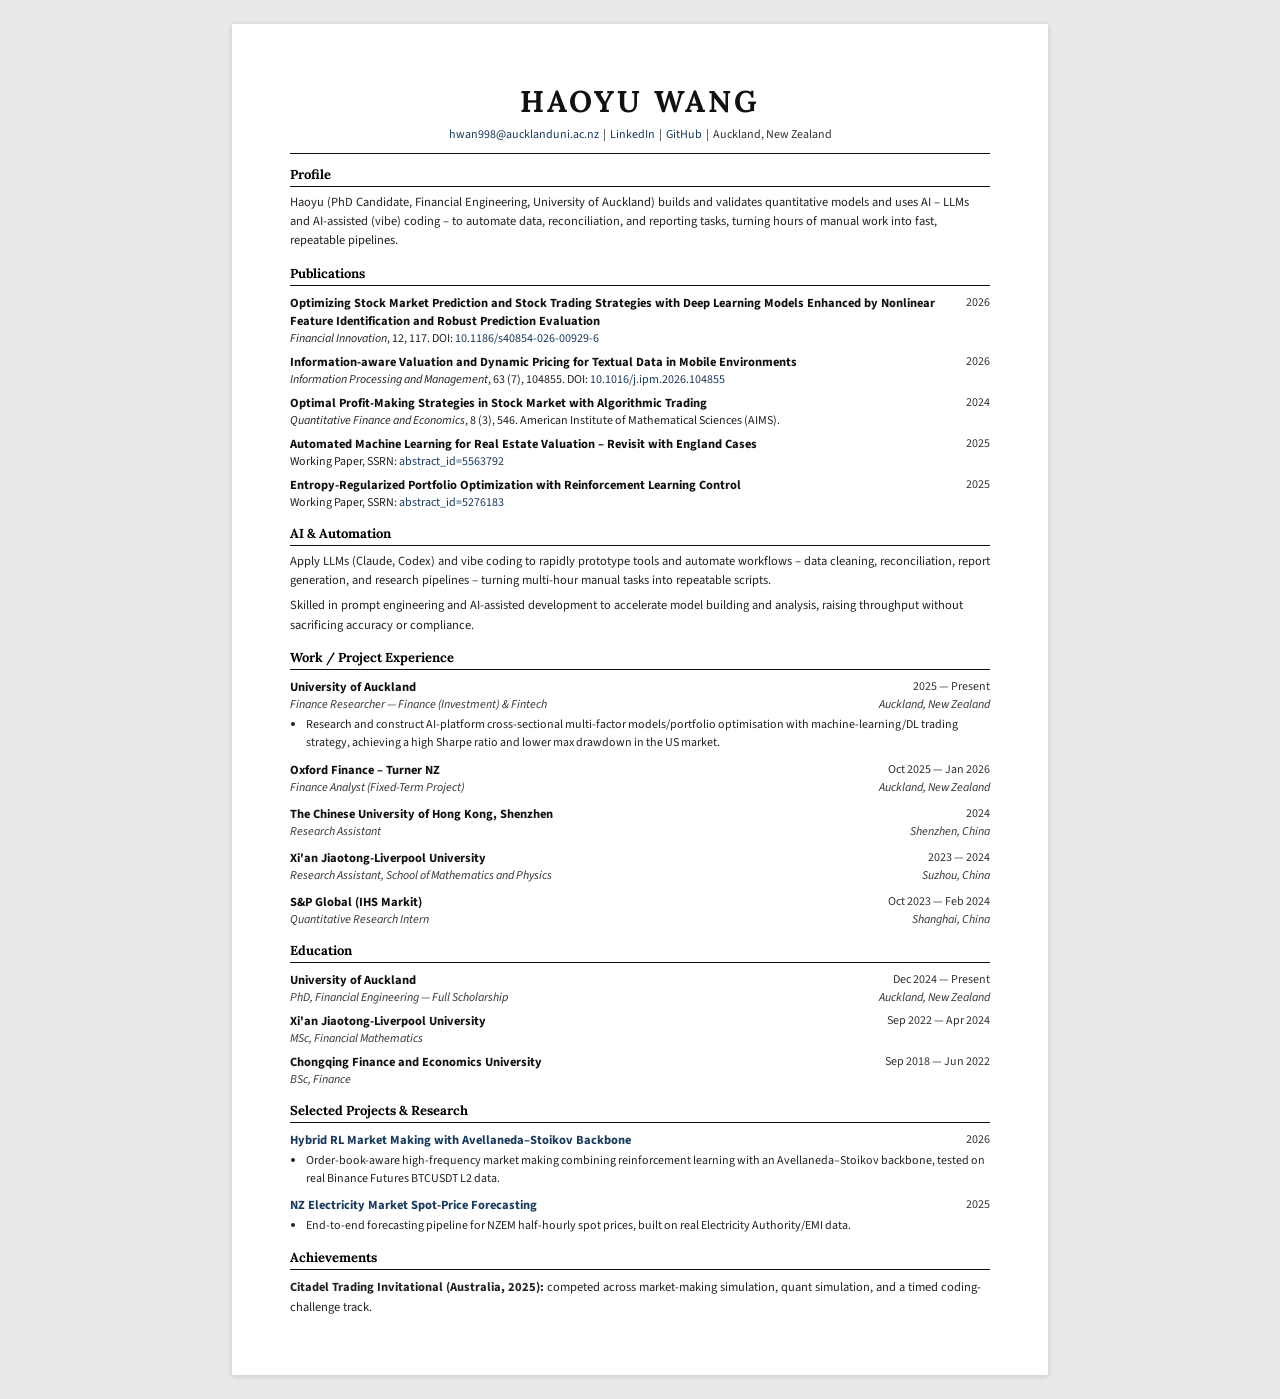
==== cv.html @ 8ad9fdc4 "Add files via upload" ====
<!DOCTYPE html>
<html lang="en">
<head>
<meta charset="UTF-8">
<meta name="viewport" content="width=device-width, initial-scale=1.0">
<title>Haoyu Wang — CV</title>
<link href="https://fonts.googleapis.com/css2?family=Lora:ital,wght@0,400;0,600;1,400&family=Source+Sans+3:wght@300;400;600;700&display=swap" rel="stylesheet">
<style>
  *, *::before, *::after { box-sizing: border-box; }
  body { margin: 0; background: #e9e9e9; font-family: 'Source Sans 3', sans-serif; }
  a { color: #1a3a5c; text-decoration: none; }
  a:hover { text-decoration: underline; }
  .sheet { max-width: 8.5in; min-height: 11in; margin: 24px auto; background: #fff; padding: 0.6in; box-shadow: 0 1px 6px rgba(0,0,0,0.15); }
  @page { size: letter; margin: 0; }
  @media print {
    body { background: #fff; }
    .sheet { box-shadow: none; margin: 0; max-width: none; min-height: 0; }
  }

</style>
</head>
<body>
<div class="sheet">


  <div style="text-align:center;margin-bottom:10px">
    <div style="font-family:Georgia,'Lora',serif;font-size:30px;font-weight:700;letter-spacing:3px;color:#111">HAOYU WANG</div>
    <div style="font-family:'Source Sans 3',sans-serif;font-size:12px;color:#333;margin-top:6px">
      <a href="mailto:hwan998@aucklanduni.ac.nz">hwan998@aucklanduni.ac.nz</a>
      &nbsp;|&nbsp;
      <a href="https://www.linkedin.com/in/haoyu-wang-05a224350" target="_blank">LinkedIn</a>
      &nbsp;|&nbsp;
      <a href="https://github.com/Haoyu-tech" target="_blank">GitHub</a>
      &nbsp;|&nbsp;
      Auckland, New Zealand
    </div>
  </div>

  <div style="border-top:1.5px solid #111;margin-bottom:12px"></div>

  <section style="margin-bottom:14px">
    <div style="font-family:Georgia,'Lora',serif;font-weight:700;font-size:13px;border-bottom:1px solid #111;padding-bottom:3px;margin-bottom:6px">Profile</div>
    <p style="font-family:'Source Sans 3',sans-serif;font-size:12.5px;color:#222;line-height:1.55;margin:0">
      Haoyu (PhD Candidate, Financial Engineering, University of Auckland) builds and validates quantitative models and uses AI &ndash; LLMs and AI-assisted (vibe) coding &ndash; to automate data, reconciliation, and reporting tasks, turning hours of manual work into fast, repeatable pipelines.
    </p>
  </section>

  <section style="margin-bottom:14px">
    <div style="font-family:Georgia,'Lora',serif;font-weight:700;font-size:13px;border-bottom:1px solid #111;padding-bottom:3px;margin-bottom:8px">Publications</div>

    <div style="margin-bottom:6px">
      <div style="display:flex;justify-content:space-between;font-family:'Source Sans 3',sans-serif"><strong style="font-size:12.5px;color:#111">Optimizing Stock Market Prediction and Stock Trading Strategies with Deep Learning Models Enhanced by Nonlinear Feature Identification and Robust Prediction Evaluation</strong><span style="font-size:12px;color:#333;white-space:nowrap;padding-left:8px">2026</span></div>
      <div style="font-family:'Source Sans 3',sans-serif;font-size:12px;color:#222"><em>Financial Innovation</em>, 12, 117. DOI: <a href="https://doi.org/10.1186/s40854-026-00929-6" target="_blank">10.1186/s40854-026-00929-6</a></div>
    </div>

    <div style="margin-bottom:6px">
      <div style="display:flex;justify-content:space-between;font-family:'Source Sans 3',sans-serif"><strong style="font-size:12.5px;color:#111">Information-aware Valuation and Dynamic Pricing for Textual Data in Mobile Environments</strong><span style="font-size:12px;color:#333;white-space:nowrap;padding-left:8px">2026</span></div>
      <div style="font-family:'Source Sans 3',sans-serif;font-size:12px;color:#222"><em>Information Processing and Management</em>, 63 (7), 104855. DOI: <a href="https://doi.org/10.1016/j.ipm.2026.104855" target="_blank">10.1016/j.ipm.2026.104855</a></div>
    </div>

    <div style="margin-bottom:6px">
      <div style="display:flex;justify-content:space-between;font-family:'Source Sans 3',sans-serif"><strong style="font-size:12.5px;color:#111">Optimal Profit-Making Strategies in Stock Market with Algorithmic Trading</strong><span style="font-size:12px;color:#333;white-space:nowrap;padding-left:8px">2024</span></div>
      <div style="font-family:'Source Sans 3',sans-serif;font-size:12px;color:#222"><em>Quantitative Finance and Economics</em>, 8 (3), 546. American Institute of Mathematical Sciences (AIMS).</div>
    </div>

    <div style="margin-bottom:6px">
      <div style="display:flex;justify-content:space-between;font-family:'Source Sans 3',sans-serif"><strong style="font-size:12.5px;color:#111">Automated Machine Learning for Real Estate Valuation &ndash; Revisit with England Cases</strong><span style="font-size:12px;color:#333;white-space:nowrap;padding-left:8px">2025</span></div>
      <div style="font-family:'Source Sans 3',sans-serif;font-size:12px;color:#222">Working Paper, SSRN: <a href="https://papers.ssrn.com/sol3/papers.cfm?abstract_id=5563792" target="_blank">abstract_id=5563792</a></div>
    </div>

    <div>
      <div style="display:flex;justify-content:space-between;font-family:'Source Sans 3',sans-serif"><strong style="font-size:12.5px;color:#111">Entropy-Regularized Portfolio Optimization with Reinforcement Learning Control</strong><span style="font-size:12px;color:#333;white-space:nowrap;padding-left:8px">2025</span></div>
      <div style="font-family:'Source Sans 3',sans-serif;font-size:12px;color:#222">Working Paper, SSRN: <a href="https://papers.ssrn.com/sol3/papers.cfm?abstract_id=5276183" target="_blank">abstract_id=5276183</a></div>
    </div>
  </section>

  <section style="margin-bottom:14px">
    <div style="font-family:Georgia,'Lora',serif;font-weight:700;font-size:13px;border-bottom:1px solid #111;padding-bottom:3px;margin-bottom:6px">AI &amp; Automation</div>
    <p style="font-family:'Source Sans 3',sans-serif;font-size:12.5px;color:#222;line-height:1.55;margin:0 0 6px 0">
      Apply LLMs (Claude, Codex) and vibe coding to rapidly prototype tools and automate workflows &ndash; data cleaning, reconciliation, report generation, and research pipelines &ndash; turning multi-hour manual tasks into repeatable scripts.
    </p>
    <p style="font-family:'Source Sans 3',sans-serif;font-size:12.5px;color:#222;line-height:1.55;margin:0">
      Skilled in prompt engineering and AI-assisted development to accelerate model building and analysis, raising throughput without sacrificing accuracy or compliance.
    </p>
  </section>

  <section style="margin-bottom:14px">
    <div style="font-family:Georgia,'Lora',serif;font-weight:700;font-size:13px;border-bottom:1px solid #111;padding-bottom:3px;margin-bottom:8px">Work / Project Experience</div>

    <div style="margin-bottom:9px">
      <div style="display:flex;justify-content:space-between;font-family:'Source Sans 3',sans-serif"><strong style="font-size:12.5px;color:#111">University of Auckland</strong><span style="font-size:12px;color:#333">2025 &mdash; Present</span></div>
      <div style="display:flex;justify-content:space-between;font-family:'Source Sans 3',sans-serif;font-style:italic;font-size:12px;color:#333"><span>Finance Researcher &mdash; Finance (Investment) &amp; Fintech</span><span>Auckland, New Zealand</span></div>
      <ul style="margin:3px 0 0 16px;padding:0;font-family:'Source Sans 3',sans-serif;font-size:12px;color:#222;line-height:1.5">
        <li>Research and construct AI-platform cross-sectional multi-factor models/portfolio optimisation with machine-learning/DL trading strategy, achieving a high Sharpe ratio and lower max drawdown in the US market.</li>
      </ul>
    </div>

    <div style="margin-bottom:9px">
      <div style="display:flex;justify-content:space-between;font-family:'Source Sans 3',sans-serif"><strong style="font-size:12.5px;color:#111">Oxford Finance &ndash; Turner NZ</strong><span style="font-size:12px;color:#333">Oct 2025 &mdash; Jan 2026</span></div>
      <div style="display:flex;justify-content:space-between;font-family:'Source Sans 3',sans-serif;font-style:italic;font-size:12px;color:#333"><span>Finance Analyst (Fixed-Term Project)</span><span>Auckland, New Zealand</span></div>
    </div>

    <div style="margin-bottom:9px">
      <div style="display:flex;justify-content:space-between;font-family:'Source Sans 3',sans-serif"><strong style="font-size:12.5px;color:#111">The Chinese University of Hong Kong, Shenzhen</strong><span style="font-size:12px;color:#333">2024</span></div>
      <div style="display:flex;justify-content:space-between;font-family:'Source Sans 3',sans-serif;font-style:italic;font-size:12px;color:#333"><span>Research Assistant</span><span>Shenzhen, China</span></div>
    </div>

    <div style="margin-bottom:9px">
      <div style="display:flex;justify-content:space-between;font-family:'Source Sans 3',sans-serif"><strong style="font-size:12.5px;color:#111">Xi'an Jiaotong-Liverpool University</strong><span style="font-size:12px;color:#333">2023 &mdash; 2024</span></div>
      <div style="display:flex;justify-content:space-between;font-family:'Source Sans 3',sans-serif;font-style:italic;font-size:12px;color:#333"><span>Research Assistant, School of Mathematics and Physics</span><span>Suzhou, China</span></div>
    </div>

    <div>
      <div style="display:flex;justify-content:space-between;font-family:'Source Sans 3',sans-serif"><strong style="font-size:12.5px;color:#111">S&amp;P Global (IHS Markit)</strong><span style="font-size:12px;color:#333">Oct 2023 &mdash; Feb 2024</span></div>
      <div style="display:flex;justify-content:space-between;font-family:'Source Sans 3',sans-serif;font-style:italic;font-size:12px;color:#333"><span>Quantitative Research Intern</span><span>Shanghai, China</span></div>
    </div>
  </section>

  <section style="margin-bottom:14px">
    <div style="font-family:Georgia,'Lora',serif;font-weight:700;font-size:13px;border-bottom:1px solid #111;padding-bottom:3px;margin-bottom:8px">Education</div>

    <div style="margin-bottom:6px">
      <div style="display:flex;justify-content:space-between;font-family:'Source Sans 3',sans-serif"><strong style="font-size:12.5px;color:#111">University of Auckland</strong><span style="font-size:12px;color:#333">Dec 2024 &mdash; Present</span></div>
      <div style="display:flex;justify-content:space-between;font-family:'Source Sans 3',sans-serif;font-style:italic;font-size:12px;color:#333"><span>PhD, Financial Engineering &mdash; Full Scholarship</span><span>Auckland, New Zealand</span></div>
    </div>

    <div style="margin-bottom:6px">
      <div style="display:flex;justify-content:space-between;font-family:'Source Sans 3',sans-serif"><strong style="font-size:12.5px;color:#111">Xi'an Jiaotong-Liverpool University</strong><span style="font-size:12px;color:#333">Sep 2022 &mdash; Apr 2024</span></div>
      <div style="font-family:'Source Sans 3',sans-serif;font-style:italic;font-size:12px;color:#333">MSc, Financial Mathematics</div>
    </div>

    <div>
      <div style="display:flex;justify-content:space-between;font-family:'Source Sans 3',sans-serif"><strong style="font-size:12.5px;color:#111">Chongqing Finance and Economics University</strong><span style="font-size:12px;color:#333">Sep 2018 &mdash; Jun 2022</span></div>
      <div style="font-family:'Source Sans 3',sans-serif;font-style:italic;font-size:12px;color:#333">BSc, Finance</div>
    </div>
  </section>

  <section style="margin-bottom:14px">
    <div style="font-family:Georgia,'Lora',serif;font-weight:700;font-size:13px;border-bottom:1px solid #111;padding-bottom:3px;margin-bottom:8px">Selected Projects &amp; Research</div>

    <div style="margin-bottom:8px">
      <div style="display:flex;justify-content:space-between;font-family:'Source Sans 3',sans-serif"><strong style="font-size:12.5px;color:#111"><a href="https://github.com/Haoyu-tech/Hybrid-Reinforcement-Learning-with-an-Avellaneda--Stoikov-Backbone" target="_blank">Hybrid RL Market Making with Avellaneda&ndash;Stoikov Backbone</a></strong><span style="font-size:12px;color:#333">2026</span></div>
      <ul style="margin:3px 0 0 16px;padding:0;font-family:'Source Sans 3',sans-serif;font-size:12px;color:#222;line-height:1.5">
        <li>Order-book-aware high-frequency market making combining reinforcement learning with an Avellaneda&ndash;Stoikov backbone, tested on real Binance Futures BTCUSDT L2 data.</li>
      </ul>
    </div>

    <div>
      <div style="display:flex;justify-content:space-between;font-family:'Source Sans 3',sans-serif"><strong style="font-size:12.5px;color:#111"><a href="https://github.com/Haoyu-tech/NZ-Energy-Pricing-Forecasting" target="_blank">NZ Electricity Market Spot-Price Forecasting</a></strong><span style="font-size:12px;color:#333">2025</span></div>
      <ul style="margin:3px 0 0 16px;padding:0;font-family:'Source Sans 3',sans-serif;font-size:12px;color:#222;line-height:1.5">
        <li>End-to-end forecasting pipeline for NZEM half-hourly spot prices, built on real Electricity Authority/EMI data.</li>
      </ul>
    </div>
  </section>

  <section>
    <div style="font-family:Georgia,'Lora',serif;font-weight:700;font-size:13px;border-bottom:1px solid #111;padding-bottom:3px;margin-bottom:8px">Achievements</div>
    <p style="font-family:'Source Sans 3',sans-serif;font-size:12.5px;color:#222;line-height:1.55;margin:0">
      <strong>Citadel Trading Invitational (Australia, 2025):</strong> competed across market-making simulation, quant simulation, and a timed coding-challenge track.
    </p>
  </section>


</div>
</body>
</html>
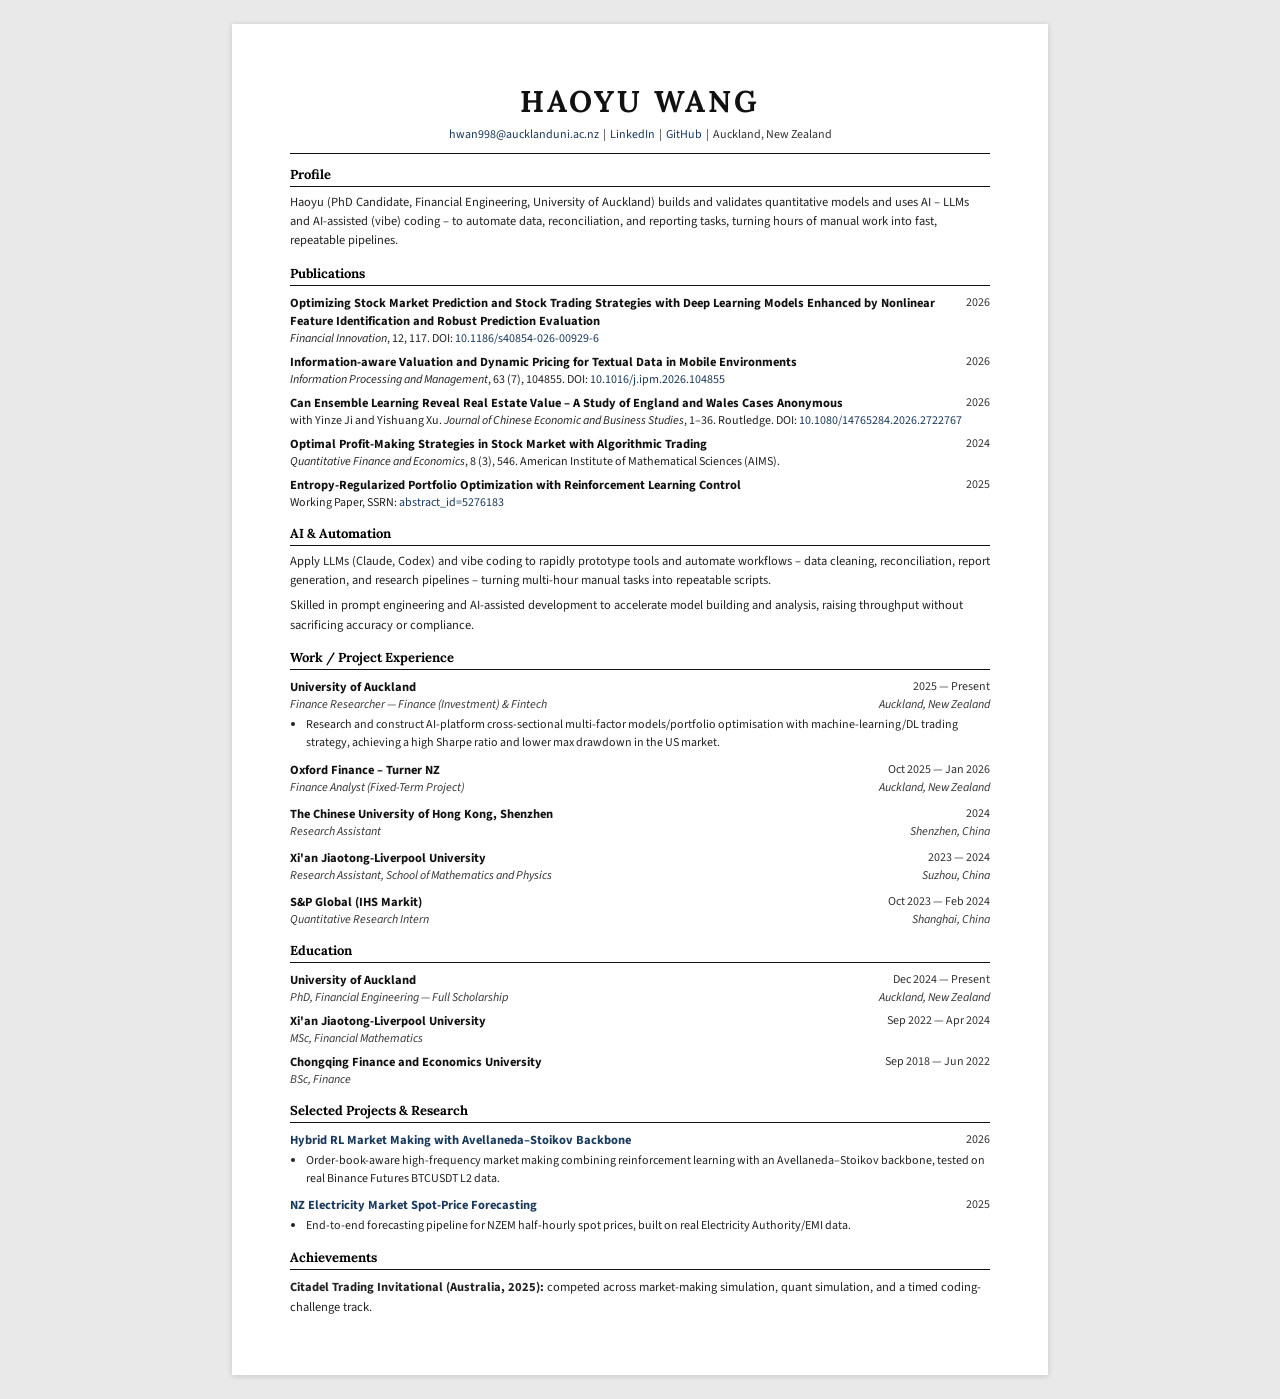
==== commit 50523e94: "Update real estate paper: now published in JCEBS (2026)" ====
--- a/cv.html
+++ b/cv.html
@@ -59,13 +59,13 @@
     </div>
 
     <div style="margin-bottom:6px">
-      <div style="display:flex;justify-content:space-between;font-family:'Source Sans 3',sans-serif"><strong style="font-size:12.5px;color:#111">Optimal Profit-Making Strategies in Stock Market with Algorithmic Trading</strong><span style="font-size:12px;color:#333;white-space:nowrap;padding-left:8px">2024</span></div>
-      <div style="font-family:'Source Sans 3',sans-serif;font-size:12px;color:#222"><em>Quantitative Finance and Economics</em>, 8 (3), 546. American Institute of Mathematical Sciences (AIMS).</div>
+      <div style="display:flex;justify-content:space-between;font-family:'Source Sans 3',sans-serif"><strong style="font-size:12.5px;color:#111">Can Ensemble Learning Reveal Real Estate Value – A Study of England and Wales Cases Anonymous</strong><span style="font-size:12px;color:#333;white-space:nowrap;padding-left:8px">2026</span></div>
+      <div style="font-family:'Source Sans 3',sans-serif;font-size:12px;color:#222">with Yinze Ji and Yishuang Xu. <em>Journal of Chinese Economic and Business Studies</em>, 1&ndash;36. Routledge. DOI: <a href="https://doi.org/10.1080/14765284.2026.2722767" target="_blank">10.1080/14765284.2026.2722767</a></div>
     </div>
 
     <div style="margin-bottom:6px">
-      <div style="display:flex;justify-content:space-between;font-family:'Source Sans 3',sans-serif"><strong style="font-size:12.5px;color:#111">Automated Machine Learning for Real Estate Valuation &ndash; Revisit with England Cases</strong><span style="font-size:12px;color:#333;white-space:nowrap;padding-left:8px">2025</span></div>
-      <div style="font-family:'Source Sans 3',sans-serif;font-size:12px;color:#222">Working Paper, SSRN: <a href="https://papers.ssrn.com/sol3/papers.cfm?abstract_id=5563792" target="_blank">abstract_id=5563792</a></div>
+      <div style="display:flex;justify-content:space-between;font-family:'Source Sans 3',sans-serif"><strong style="font-size:12.5px;color:#111">Optimal Profit-Making Strategies in Stock Market with Algorithmic Trading</strong><span style="font-size:12px;color:#333;white-space:nowrap;padding-left:8px">2024</span></div>
+      <div style="font-family:'Source Sans 3',sans-serif;font-size:12px;color:#222"><em>Quantitative Finance and Economics</em>, 8 (3), 546. American Institute of Mathematical Sciences (AIMS).</div>
     </div>
 
     <div>
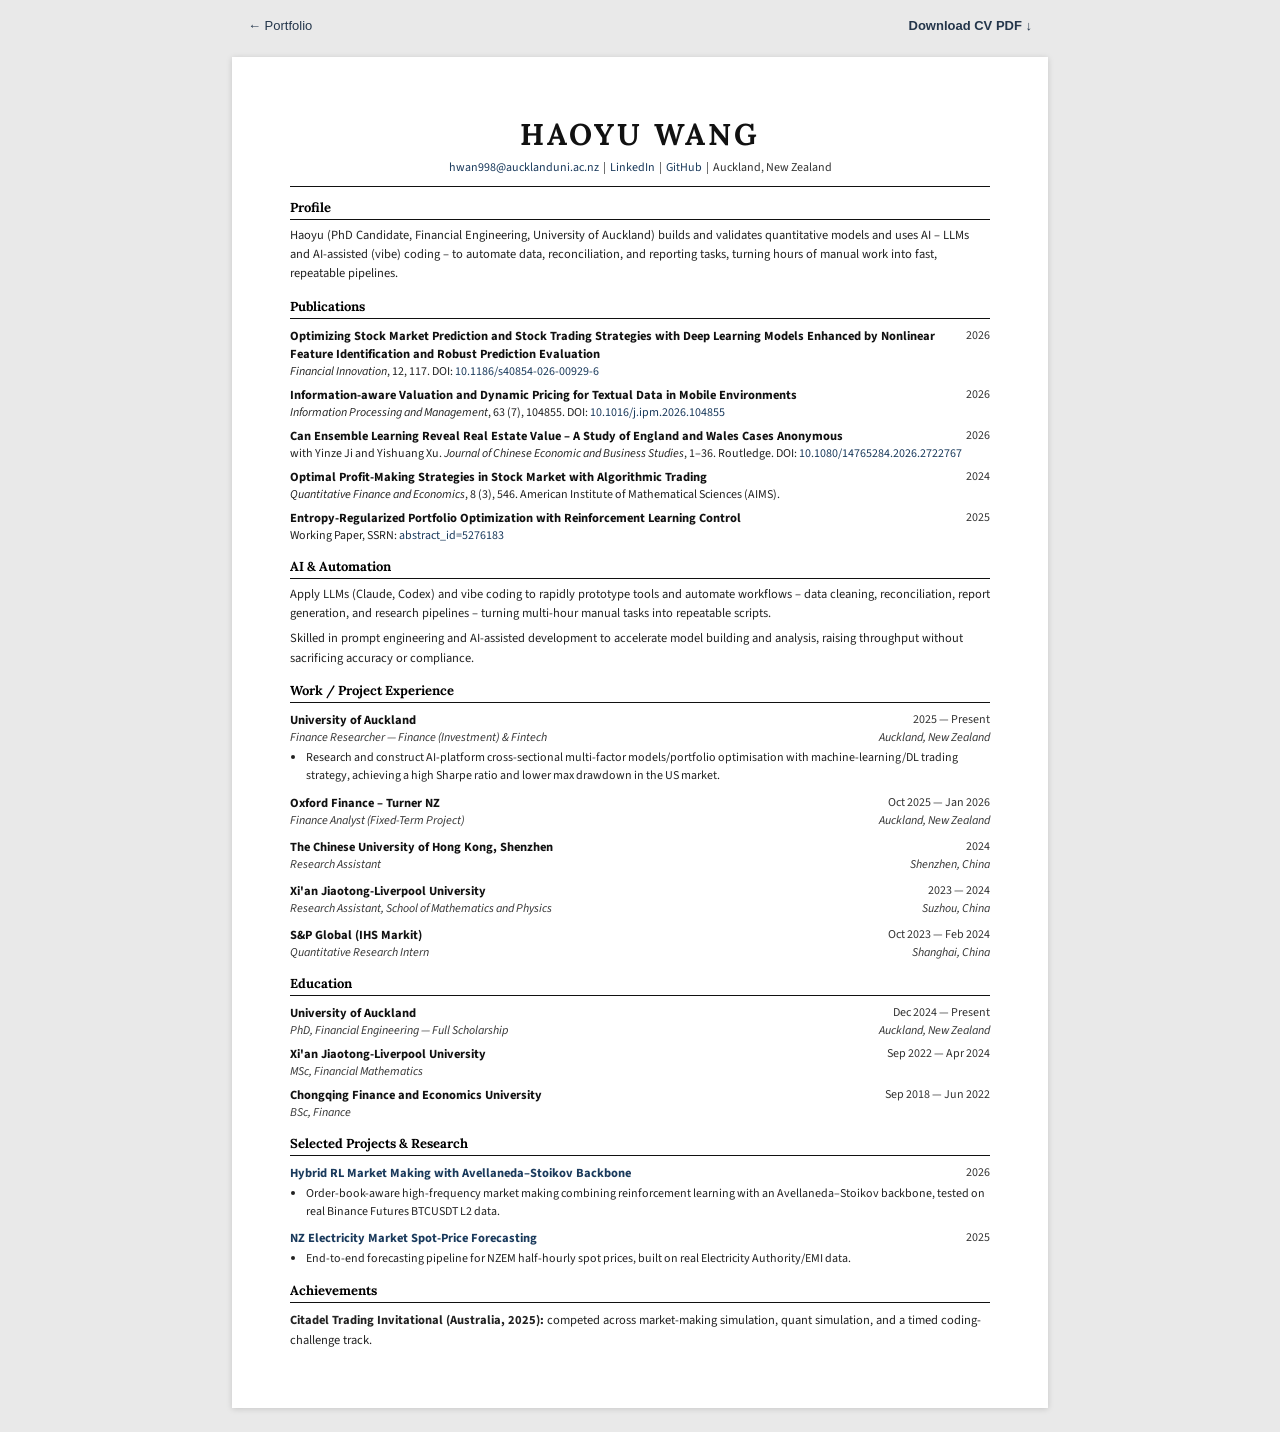
==== commit e1118a79: "design: add constellation background and FactorForge feature; publish classic CV PDF" ====
--- a/cv.html
+++ b/cv.html
@@ -1,166 +1,171 @@
-<!DOCTYPE html>
-<html lang="en">
-<head>
-<meta charset="UTF-8">
-<meta name="viewport" content="width=device-width, initial-scale=1.0">
-<title>Haoyu Wang — CV</title>
-<link href="https://fonts.googleapis.com/css2?family=Lora:ital,wght@0,400;0,600;1,400&family=Source+Sans+3:wght@300;400;600;700&display=swap" rel="stylesheet">
-<style>
-  *, *::before, *::after { box-sizing: border-box; }
-  body { margin: 0; background: #e9e9e9; font-family: 'Source Sans 3', sans-serif; }
-  a { color: #1a3a5c; text-decoration: none; }
-  a:hover { text-decoration: underline; }
-  .sheet { max-width: 8.5in; min-height: 11in; margin: 24px auto; background: #fff; padding: 0.6in; box-shadow: 0 1px 6px rgba(0,0,0,0.15); }
-  @page { size: letter; margin: 0; }
-  @media print {
-    body { background: #fff; }
-    .sheet { box-shadow: none; margin: 0; max-width: none; min-height: 0; }
-  }
-
-</style>
-</head>
-<body>
-<div class="sheet">
-
-
-  <div style="text-align:center;margin-bottom:10px">
-    <div style="font-family:Georgia,'Lora',serif;font-size:30px;font-weight:700;letter-spacing:3px;color:#111">HAOYU WANG</div>
-    <div style="font-family:'Source Sans 3',sans-serif;font-size:12px;color:#333;margin-top:6px">
-      <a href="mailto:hwan998@aucklanduni.ac.nz">hwan998@aucklanduni.ac.nz</a>
-      &nbsp;|&nbsp;
-      <a href="https://www.linkedin.com/in/haoyu-wang-05a224350" target="_blank">LinkedIn</a>
-      &nbsp;|&nbsp;
-      <a href="https://github.com/Haoyu-tech" target="_blank">GitHub</a>
-      &nbsp;|&nbsp;
-      Auckland, New Zealand
-    </div>
-  </div>
-
-  <div style="border-top:1.5px solid #111;margin-bottom:12px"></div>
-
-  <section style="margin-bottom:14px">
-    <div style="font-family:Georgia,'Lora',serif;font-weight:700;font-size:13px;border-bottom:1px solid #111;padding-bottom:3px;margin-bottom:6px">Profile</div>
-    <p style="font-family:'Source Sans 3',sans-serif;font-size:12.5px;color:#222;line-height:1.55;margin:0">
-      Haoyu (PhD Candidate, Financial Engineering, University of Auckland) builds and validates quantitative models and uses AI &ndash; LLMs and AI-assisted (vibe) coding &ndash; to automate data, reconciliation, and reporting tasks, turning hours of manual work into fast, repeatable pipelines.
-    </p>
-  </section>
-
-  <section style="margin-bottom:14px">
-    <div style="font-family:Georgia,'Lora',serif;font-weight:700;font-size:13px;border-bottom:1px solid #111;padding-bottom:3px;margin-bottom:8px">Publications</div>
-
-    <div style="margin-bottom:6px">
-      <div style="display:flex;justify-content:space-between;font-family:'Source Sans 3',sans-serif"><strong style="font-size:12.5px;color:#111">Optimizing Stock Market Prediction and Stock Trading Strategies with Deep Learning Models Enhanced by Nonlinear Feature Identification and Robust Prediction Evaluation</strong><span style="font-size:12px;color:#333;white-space:nowrap;padding-left:8px">2026</span></div>
-      <div style="font-family:'Source Sans 3',sans-serif;font-size:12px;color:#222"><em>Financial Innovation</em>, 12, 117. DOI: <a href="https://doi.org/10.1186/s40854-026-00929-6" target="_blank">10.1186/s40854-026-00929-6</a></div>
-    </div>
-
-    <div style="margin-bottom:6px">
-      <div style="display:flex;justify-content:space-between;font-family:'Source Sans 3',sans-serif"><strong style="font-size:12.5px;color:#111">Information-aware Valuation and Dynamic Pricing for Textual Data in Mobile Environments</strong><span style="font-size:12px;color:#333;white-space:nowrap;padding-left:8px">2026</span></div>
-      <div style="font-family:'Source Sans 3',sans-serif;font-size:12px;color:#222"><em>Information Processing and Management</em>, 63 (7), 104855. DOI: <a href="https://doi.org/10.1016/j.ipm.2026.104855" target="_blank">10.1016/j.ipm.2026.104855</a></div>
-    </div>
-
-    <div style="margin-bottom:6px">
-      <div style="display:flex;justify-content:space-between;font-family:'Source Sans 3',sans-serif"><strong style="font-size:12.5px;color:#111">Can Ensemble Learning Reveal Real Estate Value – A Study of England and Wales Cases Anonymous</strong><span style="font-size:12px;color:#333;white-space:nowrap;padding-left:8px">2026</span></div>
-      <div style="font-family:'Source Sans 3',sans-serif;font-size:12px;color:#222">with Yinze Ji and Yishuang Xu. <em>Journal of Chinese Economic and Business Studies</em>, 1&ndash;36. Routledge. DOI: <a href="https://doi.org/10.1080/14765284.2026.2722767" target="_blank">10.1080/14765284.2026.2722767</a></div>
-    </div>
-
-    <div style="margin-bottom:6px">
-      <div style="display:flex;justify-content:space-between;font-family:'Source Sans 3',sans-serif"><strong style="font-size:12.5px;color:#111">Optimal Profit-Making Strategies in Stock Market with Algorithmic Trading</strong><span style="font-size:12px;color:#333;white-space:nowrap;padding-left:8px">2024</span></div>
-      <div style="font-family:'Source Sans 3',sans-serif;font-size:12px;color:#222"><em>Quantitative Finance and Economics</em>, 8 (3), 546. American Institute of Mathematical Sciences (AIMS).</div>
-    </div>
-
-    <div>
-      <div style="display:flex;justify-content:space-between;font-family:'Source Sans 3',sans-serif"><strong style="font-size:12.5px;color:#111">Entropy-Regularized Portfolio Optimization with Reinforcement Learning Control</strong><span style="font-size:12px;color:#333;white-space:nowrap;padding-left:8px">2025</span></div>
-      <div style="font-family:'Source Sans 3',sans-serif;font-size:12px;color:#222">Working Paper, SSRN: <a href="https://papers.ssrn.com/sol3/papers.cfm?abstract_id=5276183" target="_blank">abstract_id=5276183</a></div>
-    </div>
-  </section>
-
-  <section style="margin-bottom:14px">
-    <div style="font-family:Georgia,'Lora',serif;font-weight:700;font-size:13px;border-bottom:1px solid #111;padding-bottom:3px;margin-bottom:6px">AI &amp; Automation</div>
-    <p style="font-family:'Source Sans 3',sans-serif;font-size:12.5px;color:#222;line-height:1.55;margin:0 0 6px 0">
-      Apply LLMs (Claude, Codex) and vibe coding to rapidly prototype tools and automate workflows &ndash; data cleaning, reconciliation, report generation, and research pipelines &ndash; turning multi-hour manual tasks into repeatable scripts.
-    </p>
-    <p style="font-family:'Source Sans 3',sans-serif;font-size:12.5px;color:#222;line-height:1.55;margin:0">
-      Skilled in prompt engineering and AI-assisted development to accelerate model building and analysis, raising throughput without sacrificing accuracy or compliance.
-    </p>
-  </section>
-
-  <section style="margin-bottom:14px">
-    <div style="font-family:Georgia,'Lora',serif;font-weight:700;font-size:13px;border-bottom:1px solid #111;padding-bottom:3px;margin-bottom:8px">Work / Project Experience</div>
-
-    <div style="margin-bottom:9px">
-      <div style="display:flex;justify-content:space-between;font-family:'Source Sans 3',sans-serif"><strong style="font-size:12.5px;color:#111">University of Auckland</strong><span style="font-size:12px;color:#333">2025 &mdash; Present</span></div>
-      <div style="display:flex;justify-content:space-between;font-family:'Source Sans 3',sans-serif;font-style:italic;font-size:12px;color:#333"><span>Finance Researcher &mdash; Finance (Investment) &amp; Fintech</span><span>Auckland, New Zealand</span></div>
-      <ul style="margin:3px 0 0 16px;padding:0;font-family:'Source Sans 3',sans-serif;font-size:12px;color:#222;line-height:1.5">
-        <li>Research and construct AI-platform cross-sectional multi-factor models/portfolio optimisation with machine-learning/DL trading strategy, achieving a high Sharpe ratio and lower max drawdown in the US market.</li>
-      </ul>
-    </div>
-
-    <div style="margin-bottom:9px">
-      <div style="display:flex;justify-content:space-between;font-family:'Source Sans 3',sans-serif"><strong style="font-size:12.5px;color:#111">Oxford Finance &ndash; Turner NZ</strong><span style="font-size:12px;color:#333">Oct 2025 &mdash; Jan 2026</span></div>
-      <div style="display:flex;justify-content:space-between;font-family:'Source Sans 3',sans-serif;font-style:italic;font-size:12px;color:#333"><span>Finance Analyst (Fixed-Term Project)</span><span>Auckland, New Zealand</span></div>
-    </div>
-
-    <div style="margin-bottom:9px">
-      <div style="display:flex;justify-content:space-between;font-family:'Source Sans 3',sans-serif"><strong style="font-size:12.5px;color:#111">The Chinese University of Hong Kong, Shenzhen</strong><span style="font-size:12px;color:#333">2024</span></div>
-      <div style="display:flex;justify-content:space-between;font-family:'Source Sans 3',sans-serif;font-style:italic;font-size:12px;color:#333"><span>Research Assistant</span><span>Shenzhen, China</span></div>
-    </div>
-
-    <div style="margin-bottom:9px">
-      <div style="display:flex;justify-content:space-between;font-family:'Source Sans 3',sans-serif"><strong style="font-size:12.5px;color:#111">Xi'an Jiaotong-Liverpool University</strong><span style="font-size:12px;color:#333">2023 &mdash; 2024</span></div>
-      <div style="display:flex;justify-content:space-between;font-family:'Source Sans 3',sans-serif;font-style:italic;font-size:12px;color:#333"><span>Research Assistant, School of Mathematics and Physics</span><span>Suzhou, China</span></div>
-    </div>
-
-    <div>
-      <div style="display:flex;justify-content:space-between;font-family:'Source Sans 3',sans-serif"><strong style="font-size:12.5px;color:#111">S&amp;P Global (IHS Markit)</strong><span style="font-size:12px;color:#333">Oct 2023 &mdash; Feb 2024</span></div>
-      <div style="display:flex;justify-content:space-between;font-family:'Source Sans 3',sans-serif;font-style:italic;font-size:12px;color:#333"><span>Quantitative Research Intern</span><span>Shanghai, China</span></div>
-    </div>
-  </section>
-
-  <section style="margin-bottom:14px">
-    <div style="font-family:Georgia,'Lora',serif;font-weight:700;font-size:13px;border-bottom:1px solid #111;padding-bottom:3px;margin-bottom:8px">Education</div>
-
-    <div style="margin-bottom:6px">
-      <div style="display:flex;justify-content:space-between;font-family:'Source Sans 3',sans-serif"><strong style="font-size:12.5px;color:#111">University of Auckland</strong><span style="font-size:12px;color:#333">Dec 2024 &mdash; Present</span></div>
-      <div style="display:flex;justify-content:space-between;font-family:'Source Sans 3',sans-serif;font-style:italic;font-size:12px;color:#333"><span>PhD, Financial Engineering &mdash; Full Scholarship</span><span>Auckland, New Zealand</span></div>
-    </div>
-
-    <div style="margin-bottom:6px">
-      <div style="display:flex;justify-content:space-between;font-family:'Source Sans 3',sans-serif"><strong style="font-size:12.5px;color:#111">Xi'an Jiaotong-Liverpool University</strong><span style="font-size:12px;color:#333">Sep 2022 &mdash; Apr 2024</span></div>
-      <div style="font-family:'Source Sans 3',sans-serif;font-style:italic;font-size:12px;color:#333">MSc, Financial Mathematics</div>
-    </div>
-
-    <div>
-      <div style="display:flex;justify-content:space-between;font-family:'Source Sans 3',sans-serif"><strong style="font-size:12.5px;color:#111">Chongqing Finance and Economics University</strong><span style="font-size:12px;color:#333">Sep 2018 &mdash; Jun 2022</span></div>
-      <div style="font-family:'Source Sans 3',sans-serif;font-style:italic;font-size:12px;color:#333">BSc, Finance</div>
-    </div>
-  </section>
-
-  <section style="margin-bottom:14px">
-    <div style="font-family:Georgia,'Lora',serif;font-weight:700;font-size:13px;border-bottom:1px solid #111;padding-bottom:3px;margin-bottom:8px">Selected Projects &amp; Research</div>
-
-    <div style="margin-bottom:8px">
-      <div style="display:flex;justify-content:space-between;font-family:'Source Sans 3',sans-serif"><strong style="font-size:12.5px;color:#111"><a href="https://github.com/Haoyu-tech/Hybrid-Reinforcement-Learning-with-an-Avellaneda--Stoikov-Backbone" target="_blank">Hybrid RL Market Making with Avellaneda&ndash;Stoikov Backbone</a></strong><span style="font-size:12px;color:#333">2026</span></div>
-      <ul style="margin:3px 0 0 16px;padding:0;font-family:'Source Sans 3',sans-serif;font-size:12px;color:#222;line-height:1.5">
-        <li>Order-book-aware high-frequency market making combining reinforcement learning with an Avellaneda&ndash;Stoikov backbone, tested on real Binance Futures BTCUSDT L2 data.</li>
-      </ul>
-    </div>
-
-    <div>
-      <div style="display:flex;justify-content:space-between;font-family:'Source Sans 3',sans-serif"><strong style="font-size:12.5px;color:#111"><a href="https://github.com/Haoyu-tech/NZ-Energy-Pricing-Forecasting" target="_blank">NZ Electricity Market Spot-Price Forecasting</a></strong><span style="font-size:12px;color:#333">2025</span></div>
-      <ul style="margin:3px 0 0 16px;padding:0;font-family:'Source Sans 3',sans-serif;font-size:12px;color:#222;line-height:1.5">
-        <li>End-to-end forecasting pipeline for NZEM half-hourly spot prices, built on real Electricity Authority/EMI data.</li>
-      </ul>
-    </div>
-  </section>
-
-  <section>
-    <div style="font-family:Georgia,'Lora',serif;font-weight:700;font-size:13px;border-bottom:1px solid #111;padding-bottom:3px;margin-bottom:8px">Achievements</div>
-    <p style="font-family:'Source Sans 3',sans-serif;font-size:12.5px;color:#222;line-height:1.55;margin:0">
-      <strong>Citadel Trading Invitational (Australia, 2025):</strong> competed across market-making simulation, quant simulation, and a timed coding-challenge track.
-    </p>
-  </section>
-
-
-</div>
-</body>
-</html>+<!DOCTYPE html>
+<html lang="en">
+<head>
+<meta charset="UTF-8">
+<meta name="viewport" content="width=device-width, initial-scale=1.0">
+<title>Haoyu Wang — CV</title>
+<link href="https://fonts.googleapis.com/css2?family=Lora:ital,wght@0,400;0,600;1,400&family=Source+Sans+3:wght@300;400;600;700&display=swap" rel="stylesheet">
+<style>
+  *, *::before, *::after { box-sizing: border-box; }
+  body { margin: 0; background: #e9e9e9; font-family: 'Source Sans 3', sans-serif; }
+  a { color: #1a3a5c; text-decoration: none; }
+  a:hover { text-decoration: underline; }
+  .sheet { max-width: 8.5in; min-height: 11in; margin: 24px auto; background: #fff; padding: 0.6in; box-shadow: 0 1px 6px rgba(0,0,0,0.15); }
+  @page { size: letter; margin: 0; }
+  @media print {
+    body { background: #fff; }
+    .sheet { box-shadow: none; margin: 0; max-width: none; min-height: 0; }
+  }
+
+</style>
+<style>
+.cv-tools{max-width:8.5in;margin:18px auto 0;display:flex;justify-content:space-between;gap:12px;padding:0 16px;font:13px "Segoe UI",sans-serif}.cv-tools a{color:#24364b}.cv-tools .pdf{font-weight:600}
+@media(max-width:650px){.sheet{padding:28px 22px!important;margin:16px 10px!important;min-height:0!important}.sheet div[style*="justify-content:space-between"]{flex-wrap:wrap;gap:3px}.sheet span{white-space:normal!important}}
+@media print{@page{size:A4;margin:14mm}.cv-tools{display:none!important}body{background:white}.sheet{padding:0!important;margin:0!important;box-shadow:none!important;max-width:none!important;min-height:0!important}.sheet section:nth-of-type(4){break-before:page}.sheet section>div:first-child{break-after:avoid}.sheet section>div:not(:first-child){break-inside:avoid}}
+</style>
+</head>
+<body><nav class="cv-tools" aria-label="CV navigation"><a href="index.html">← Portfolio</a><a class="pdf" href="Haoyu-Wang-CV.pdf" download>Download CV PDF ↓</a></nav>
+<div class="sheet">
+
+
+  <div style="text-align:center;margin-bottom:10px">
+    <div style="font-family:Georgia,'Lora',serif;font-size:30px;font-weight:700;letter-spacing:3px;color:#111">HAOYU WANG</div>
+    <div style="font-family:'Source Sans 3',sans-serif;font-size:12px;color:#333;margin-top:6px">
+      <a href="mailto:hwan998@aucklanduni.ac.nz">hwan998@aucklanduni.ac.nz</a>
+      &nbsp;|&nbsp;
+      <a href="https://www.linkedin.com/in/haoyu-wang-05a224350" target="_blank">LinkedIn</a>
+      &nbsp;|&nbsp;
+      <a href="https://github.com/Haoyu-tech" target="_blank">GitHub</a>
+      &nbsp;|&nbsp;
+      Auckland, New Zealand
+    </div>
+  </div>
+
+  <div style="border-top:1.5px solid #111;margin-bottom:12px"></div>
+
+  <section style="margin-bottom:14px">
+    <div style="font-family:Georgia,'Lora',serif;font-weight:700;font-size:13px;border-bottom:1px solid #111;padding-bottom:3px;margin-bottom:6px">Profile</div>
+    <p style="font-family:'Source Sans 3',sans-serif;font-size:12.5px;color:#222;line-height:1.55;margin:0">
+      Haoyu (PhD Candidate, Financial Engineering, University of Auckland) builds and validates quantitative models and uses AI &ndash; LLMs and AI-assisted (vibe) coding &ndash; to automate data, reconciliation, and reporting tasks, turning hours of manual work into fast, repeatable pipelines.
+    </p>
+  </section>
+
+  <section style="margin-bottom:14px">
+    <div style="font-family:Georgia,'Lora',serif;font-weight:700;font-size:13px;border-bottom:1px solid #111;padding-bottom:3px;margin-bottom:8px">Publications</div>
+
+    <div style="margin-bottom:6px">
+      <div style="display:flex;justify-content:space-between;font-family:'Source Sans 3',sans-serif"><strong style="font-size:12.5px;color:#111">Optimizing Stock Market Prediction and Stock Trading Strategies with Deep Learning Models Enhanced by Nonlinear Feature Identification and Robust Prediction Evaluation</strong><span style="font-size:12px;color:#333;white-space:nowrap;padding-left:8px">2026</span></div>
+      <div style="font-family:'Source Sans 3',sans-serif;font-size:12px;color:#222"><em>Financial Innovation</em>, 12, 117. DOI: <a href="https://doi.org/10.1186/s40854-026-00929-6" target="_blank">10.1186/s40854-026-00929-6</a></div>
+    </div>
+
+    <div style="margin-bottom:6px">
+      <div style="display:flex;justify-content:space-between;font-family:'Source Sans 3',sans-serif"><strong style="font-size:12.5px;color:#111">Information-aware Valuation and Dynamic Pricing for Textual Data in Mobile Environments</strong><span style="font-size:12px;color:#333;white-space:nowrap;padding-left:8px">2026</span></div>
+      <div style="font-family:'Source Sans 3',sans-serif;font-size:12px;color:#222"><em>Information Processing and Management</em>, 63 (7), 104855. DOI: <a href="https://doi.org/10.1016/j.ipm.2026.104855" target="_blank">10.1016/j.ipm.2026.104855</a></div>
+    </div>
+
+    <div style="margin-bottom:6px">
+      <div style="display:flex;justify-content:space-between;font-family:'Source Sans 3',sans-serif"><strong style="font-size:12.5px;color:#111">Can Ensemble Learning Reveal Real Estate Value – A Study of England and Wales Cases Anonymous</strong><span style="font-size:12px;color:#333;white-space:nowrap;padding-left:8px">2026</span></div>
+      <div style="font-family:'Source Sans 3',sans-serif;font-size:12px;color:#222">with Yinze Ji and Yishuang Xu. <em>Journal of Chinese Economic and Business Studies</em>, 1&ndash;36. Routledge. DOI: <a href="https://doi.org/10.1080/14765284.2026.2722767" target="_blank">10.1080/14765284.2026.2722767</a></div>
+    </div>
+
+    <div style="margin-bottom:6px">
+      <div style="display:flex;justify-content:space-between;font-family:'Source Sans 3',sans-serif"><strong style="font-size:12.5px;color:#111">Optimal Profit-Making Strategies in Stock Market with Algorithmic Trading</strong><span style="font-size:12px;color:#333;white-space:nowrap;padding-left:8px">2024</span></div>
+      <div style="font-family:'Source Sans 3',sans-serif;font-size:12px;color:#222"><em>Quantitative Finance and Economics</em>, 8 (3), 546. American Institute of Mathematical Sciences (AIMS).</div>
+    </div>
+
+    <div>
+      <div style="display:flex;justify-content:space-between;font-family:'Source Sans 3',sans-serif"><strong style="font-size:12.5px;color:#111">Entropy-Regularized Portfolio Optimization with Reinforcement Learning Control</strong><span style="font-size:12px;color:#333;white-space:nowrap;padding-left:8px">2025</span></div>
+      <div style="font-family:'Source Sans 3',sans-serif;font-size:12px;color:#222">Working Paper, SSRN: <a href="https://papers.ssrn.com/sol3/papers.cfm?abstract_id=5276183" target="_blank">abstract_id=5276183</a></div>
+    </div>
+  </section>
+
+  <section style="margin-bottom:14px">
+    <div style="font-family:Georgia,'Lora',serif;font-weight:700;font-size:13px;border-bottom:1px solid #111;padding-bottom:3px;margin-bottom:6px">AI &amp; Automation</div>
+    <p style="font-family:'Source Sans 3',sans-serif;font-size:12.5px;color:#222;line-height:1.55;margin:0 0 6px 0">
+      Apply LLMs (Claude, Codex) and vibe coding to rapidly prototype tools and automate workflows &ndash; data cleaning, reconciliation, report generation, and research pipelines &ndash; turning multi-hour manual tasks into repeatable scripts.
+    </p>
+    <p style="font-family:'Source Sans 3',sans-serif;font-size:12.5px;color:#222;line-height:1.55;margin:0">
+      Skilled in prompt engineering and AI-assisted development to accelerate model building and analysis, raising throughput without sacrificing accuracy or compliance.
+    </p>
+  </section>
+
+  <section style="margin-bottom:14px">
+    <div style="font-family:Georgia,'Lora',serif;font-weight:700;font-size:13px;border-bottom:1px solid #111;padding-bottom:3px;margin-bottom:8px">Work / Project Experience</div>
+
+    <div style="margin-bottom:9px">
+      <div style="display:flex;justify-content:space-between;font-family:'Source Sans 3',sans-serif"><strong style="font-size:12.5px;color:#111">University of Auckland</strong><span style="font-size:12px;color:#333">2025 &mdash; Present</span></div>
+      <div style="display:flex;justify-content:space-between;font-family:'Source Sans 3',sans-serif;font-style:italic;font-size:12px;color:#333"><span>Finance Researcher &mdash; Finance (Investment) &amp; Fintech</span><span>Auckland, New Zealand</span></div>
+      <ul style="margin:3px 0 0 16px;padding:0;font-family:'Source Sans 3',sans-serif;font-size:12px;color:#222;line-height:1.5">
+        <li>Research and construct AI-platform cross-sectional multi-factor models/portfolio optimisation with machine-learning/DL trading strategy, achieving a high Sharpe ratio and lower max drawdown in the US market.</li>
+      </ul>
+    </div>
+
+    <div style="margin-bottom:9px">
+      <div style="display:flex;justify-content:space-between;font-family:'Source Sans 3',sans-serif"><strong style="font-size:12.5px;color:#111">Oxford Finance &ndash; Turner NZ</strong><span style="font-size:12px;color:#333">Oct 2025 &mdash; Jan 2026</span></div>
+      <div style="display:flex;justify-content:space-between;font-family:'Source Sans 3',sans-serif;font-style:italic;font-size:12px;color:#333"><span>Finance Analyst (Fixed-Term Project)</span><span>Auckland, New Zealand</span></div>
+    </div>
+
+    <div style="margin-bottom:9px">
+      <div style="display:flex;justify-content:space-between;font-family:'Source Sans 3',sans-serif"><strong style="font-size:12.5px;color:#111">The Chinese University of Hong Kong, Shenzhen</strong><span style="font-size:12px;color:#333">2024</span></div>
+      <div style="display:flex;justify-content:space-between;font-family:'Source Sans 3',sans-serif;font-style:italic;font-size:12px;color:#333"><span>Research Assistant</span><span>Shenzhen, China</span></div>
+    </div>
+
+    <div style="margin-bottom:9px">
+      <div style="display:flex;justify-content:space-between;font-family:'Source Sans 3',sans-serif"><strong style="font-size:12.5px;color:#111">Xi'an Jiaotong-Liverpool University</strong><span style="font-size:12px;color:#333">2023 &mdash; 2024</span></div>
+      <div style="display:flex;justify-content:space-between;font-family:'Source Sans 3',sans-serif;font-style:italic;font-size:12px;color:#333"><span>Research Assistant, School of Mathematics and Physics</span><span>Suzhou, China</span></div>
+    </div>
+
+    <div>
+      <div style="display:flex;justify-content:space-between;font-family:'Source Sans 3',sans-serif"><strong style="font-size:12.5px;color:#111">S&amp;P Global (IHS Markit)</strong><span style="font-size:12px;color:#333">Oct 2023 &mdash; Feb 2024</span></div>
+      <div style="display:flex;justify-content:space-between;font-family:'Source Sans 3',sans-serif;font-style:italic;font-size:12px;color:#333"><span>Quantitative Research Intern</span><span>Shanghai, China</span></div>
+    </div>
+  </section>
+
+  <section style="margin-bottom:14px">
+    <div style="font-family:Georgia,'Lora',serif;font-weight:700;font-size:13px;border-bottom:1px solid #111;padding-bottom:3px;margin-bottom:8px">Education</div>
+
+    <div style="margin-bottom:6px">
+      <div style="display:flex;justify-content:space-between;font-family:'Source Sans 3',sans-serif"><strong style="font-size:12.5px;color:#111">University of Auckland</strong><span style="font-size:12px;color:#333">Dec 2024 &mdash; Present</span></div>
+      <div style="display:flex;justify-content:space-between;font-family:'Source Sans 3',sans-serif;font-style:italic;font-size:12px;color:#333"><span>PhD, Financial Engineering &mdash; Full Scholarship</span><span>Auckland, New Zealand</span></div>
+    </div>
+
+    <div style="margin-bottom:6px">
+      <div style="display:flex;justify-content:space-between;font-family:'Source Sans 3',sans-serif"><strong style="font-size:12.5px;color:#111">Xi'an Jiaotong-Liverpool University</strong><span style="font-size:12px;color:#333">Sep 2022 &mdash; Apr 2024</span></div>
+      <div style="font-family:'Source Sans 3',sans-serif;font-style:italic;font-size:12px;color:#333">MSc, Financial Mathematics</div>
+    </div>
+
+    <div>
+      <div style="display:flex;justify-content:space-between;font-family:'Source Sans 3',sans-serif"><strong style="font-size:12.5px;color:#111">Chongqing Finance and Economics University</strong><span style="font-size:12px;color:#333">Sep 2018 &mdash; Jun 2022</span></div>
+      <div style="font-family:'Source Sans 3',sans-serif;font-style:italic;font-size:12px;color:#333">BSc, Finance</div>
+    </div>
+  </section>
+
+  <section style="margin-bottom:14px">
+    <div style="font-family:Georgia,'Lora',serif;font-weight:700;font-size:13px;border-bottom:1px solid #111;padding-bottom:3px;margin-bottom:8px">Selected Projects &amp; Research</div>
+
+    <div style="margin-bottom:8px">
+      <div style="display:flex;justify-content:space-between;font-family:'Source Sans 3',sans-serif"><strong style="font-size:12.5px;color:#111"><a href="https://github.com/Haoyu-tech/Hybrid-Reinforcement-Learning-with-an-Avellaneda--Stoikov-Backbone" target="_blank">Hybrid RL Market Making with Avellaneda&ndash;Stoikov Backbone</a></strong><span style="font-size:12px;color:#333">2026</span></div>
+      <ul style="margin:3px 0 0 16px;padding:0;font-family:'Source Sans 3',sans-serif;font-size:12px;color:#222;line-height:1.5">
+        <li>Order-book-aware high-frequency market making combining reinforcement learning with an Avellaneda&ndash;Stoikov backbone, tested on real Binance Futures BTCUSDT L2 data.</li>
+      </ul>
+    </div>
+
+    <div>
+      <div style="display:flex;justify-content:space-between;font-family:'Source Sans 3',sans-serif"><strong style="font-size:12.5px;color:#111"><a href="https://github.com/Haoyu-tech/NZ-Energy-Pricing-Forecasting" target="_blank">NZ Electricity Market Spot-Price Forecasting</a></strong><span style="font-size:12px;color:#333">2025</span></div>
+      <ul style="margin:3px 0 0 16px;padding:0;font-family:'Source Sans 3',sans-serif;font-size:12px;color:#222;line-height:1.5">
+        <li>End-to-end forecasting pipeline for NZEM half-hourly spot prices, built on real Electricity Authority/EMI data.</li>
+      </ul>
+    </div>
+  </section>
+
+  <section>
+    <div style="font-family:Georgia,'Lora',serif;font-weight:700;font-size:13px;border-bottom:1px solid #111;padding-bottom:3px;margin-bottom:8px">Achievements</div>
+    <p style="font-family:'Source Sans 3',sans-serif;font-size:12.5px;color:#222;line-height:1.55;margin:0">
+      <strong>Citadel Trading Invitational (Australia, 2025):</strong> competed across market-making simulation, quant simulation, and a timed coding-challenge track.
+    </p>
+  </section>
+
+
+</div>
+</body>
+</html>
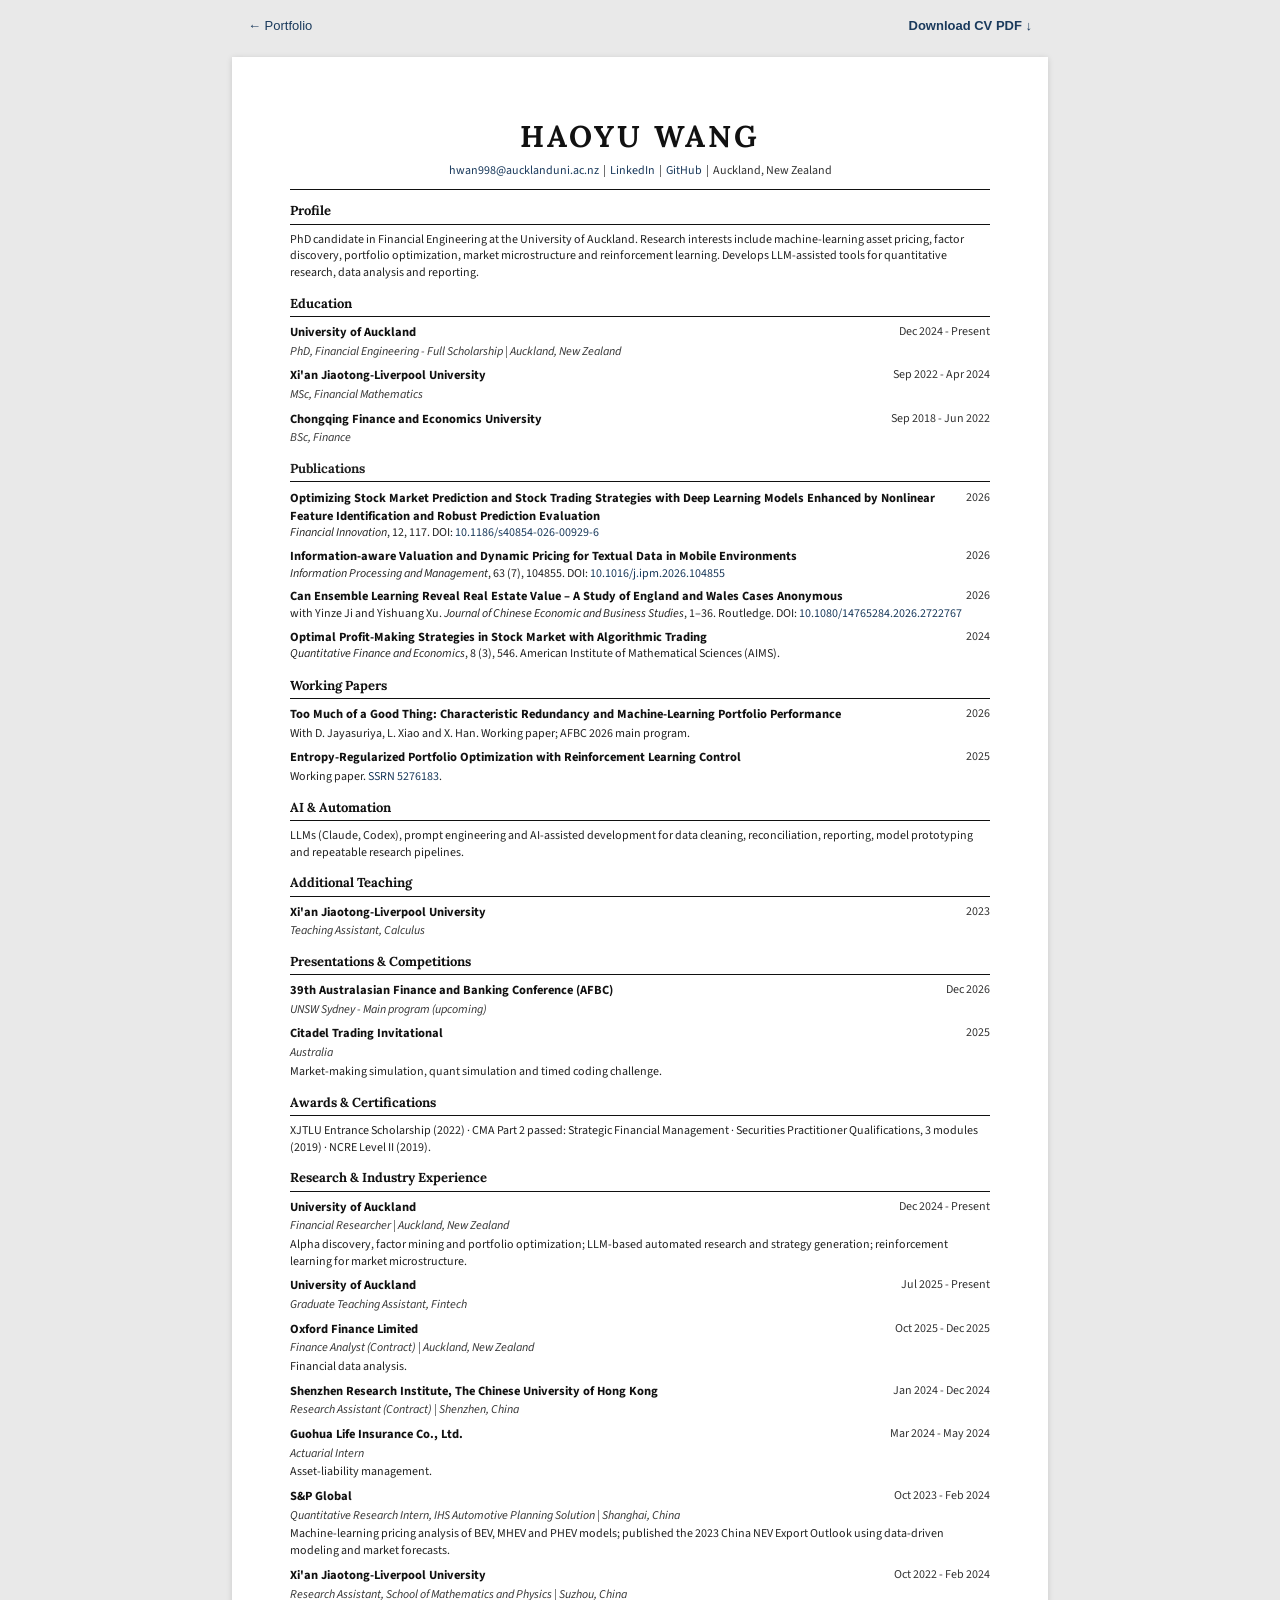
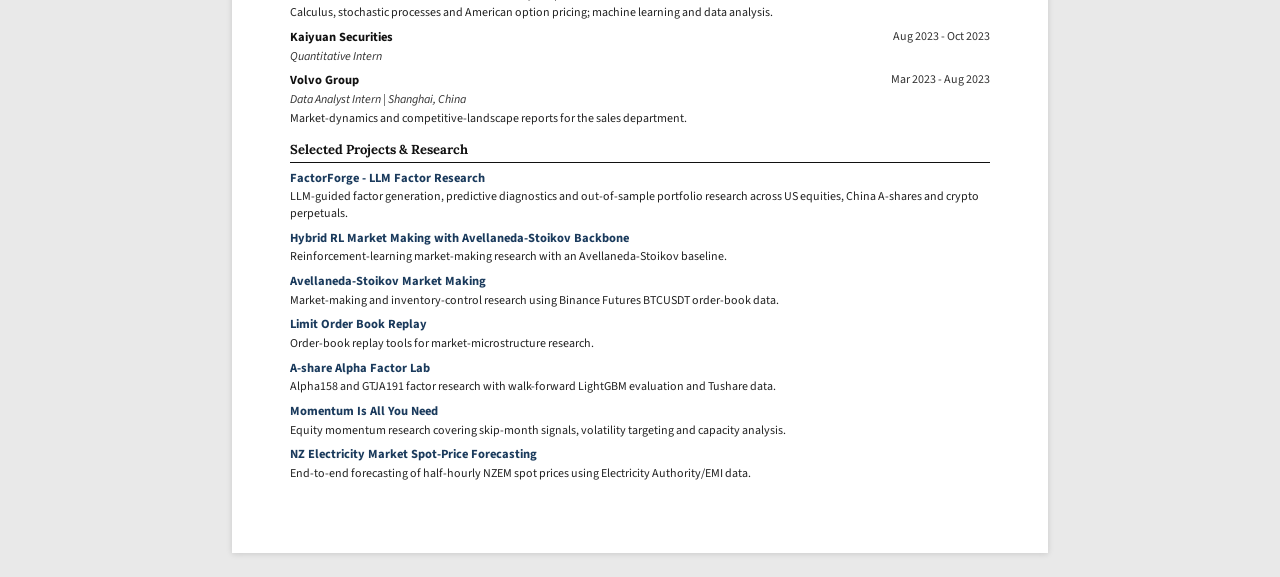
==== commit 520bad26: "Complete English CV and keep a single CV entry on portfolio" ====
--- a/cv.html
+++ b/cv.html
@@ -1,34 +1,4 @@
-<!DOCTYPE html>
-<html lang="en">
-<head>
-<meta charset="UTF-8">
-<meta name="viewport" content="width=device-width, initial-scale=1.0">
-<title>Haoyu Wang — CV</title>
-<link href="https://fonts.googleapis.com/css2?family=Lora:ital,wght@0,400;0,600;1,400&family=Source+Sans+3:wght@300;400;600;700&display=swap" rel="stylesheet">
-<style>
-  *, *::before, *::after { box-sizing: border-box; }
-  body { margin: 0; background: #e9e9e9; font-family: 'Source Sans 3', sans-serif; }
-  a { color: #1a3a5c; text-decoration: none; }
-  a:hover { text-decoration: underline; }
-  .sheet { max-width: 8.5in; min-height: 11in; margin: 24px auto; background: #fff; padding: 0.6in; box-shadow: 0 1px 6px rgba(0,0,0,0.15); }
-  @page { size: letter; margin: 0; }
-  @media print {
-    body { background: #fff; }
-    .sheet { box-shadow: none; margin: 0; max-width: none; min-height: 0; }
-  }
-
-</style>
-<style>
-.cv-tools{max-width:8.5in;margin:18px auto 0;display:flex;justify-content:space-between;gap:12px;padding:0 16px;font:13px "Segoe UI",sans-serif}.cv-tools a{color:#24364b}.cv-tools .pdf{font-weight:600}
-@media(max-width:650px){.sheet{padding:28px 22px!important;margin:16px 10px!important;min-height:0!important}.sheet div[style*="justify-content:space-between"]{flex-wrap:wrap;gap:3px}.sheet span{white-space:normal!important}}
-@media print{@page{size:A4;margin:14mm}.cv-tools{display:none!important}body{background:white}.sheet{padding:0!important;margin:0!important;box-shadow:none!important;max-width:none!important;min-height:0!important}.sheet section:nth-of-type(4){break-before:page}.sheet section>div:first-child{break-after:avoid}.sheet section>div:not(:first-child){break-inside:avoid}}
-</style>
-</head>
-<body><nav class="cv-tools" aria-label="CV navigation"><a href="index.html">← Portfolio</a><a class="pdf" href="Haoyu-Wang-CV.pdf" download>Download CV PDF ↓</a></nav>
-<div class="sheet">
-
-
-  <div style="text-align:center;margin-bottom:10px">
+<!DOCTYPE html><html lang="en"><head><meta charset="UTF-8"><meta name="viewport" content="width=device-width,initial-scale=1"><meta name="description" content="Haoyu Wang: education, publications, research and industry experience, teaching and quantitative research projects."><title>Haoyu Wang - CV</title><link href="https://fonts.googleapis.com/css2?family=Lora:wght@400;600&amp;family=Source+Sans+3:wght@400;600;700&amp;display=swap" rel="stylesheet"><style>*{box-sizing:border-box}body{margin:0;background:#e9e9e9;font-family:'Source Sans 3',Arial,sans-serif;color:#222;font-size:12px;line-height:1.4}a{color:#1a3a5c;text-decoration:none}a:hover{text-decoration:underline}.sheet{max-width:8.5in;margin:24px auto;background:white;padding:.6in;box-shadow:0 1px 6px #0002}h2{font-family:Georgia,'Lora',serif;font-size:13px;color:#111;border-bottom:1px solid #111;padding-bottom:3px;margin:0 0 7px}section{margin-bottom:13px}article{margin-bottom:7px}.row{display:flex;justify-content:space-between;gap:12px}.row strong{font-size:12.5px;color:#111}.row span{white-space:nowrap;flex-shrink:0;color:#333}p{margin:2px 0 0}.role{font-style:italic;color:#333}.cv-tools{max-width:8.5in;margin:18px auto 0;display:flex;justify-content:space-between;gap:12px;padding:0 16px;font:13px 'Segoe UI',sans-serif}.cv-tools .pdf{font-weight:600}@media(max-width:650px){.sheet{padding:28px 22px;margin:16px 10px}.row{flex-wrap:wrap;gap:2px}.row span{white-space:normal}}@media print{@page{size:A4;margin:13mm}.cv-tools{display:none}body{background:white;font-size:11.5px;line-height:1.32}.sheet{padding:0;margin:0;max-width:none;box-shadow:none}.page-start{break-before:page}h2{break-after:avoid}article{break-inside:avoid}section{margin-bottom:9px}article{margin-bottom:4px}.row strong{font-size:12px}}</style></head><body><nav class="cv-tools" aria-label="CV navigation"><a href="index.html">← Portfolio</a><a class="pdf" href="Haoyu-Wang-CV.pdf" download>Download CV PDF ↓</a></nav><main class="sheet">  <div style="text-align:center;margin-bottom:10px">
     <div style="font-family:Georgia,'Lora',serif;font-size:30px;font-weight:700;letter-spacing:3px;color:#111">HAOYU WANG</div>
     <div style="font-family:'Source Sans 3',sans-serif;font-size:12px;color:#333;margin-top:6px">
       <a href="mailto:hwan998@aucklanduni.ac.nz">hwan998@aucklanduni.ac.nz</a>
@@ -43,14 +13,7 @@
 
   <div style="border-top:1.5px solid #111;margin-bottom:12px"></div>
 
-  <section style="margin-bottom:14px">
-    <div style="font-family:Georgia,'Lora',serif;font-weight:700;font-size:13px;border-bottom:1px solid #111;padding-bottom:3px;margin-bottom:6px">Profile</div>
-    <p style="font-family:'Source Sans 3',sans-serif;font-size:12.5px;color:#222;line-height:1.55;margin:0">
-      Haoyu (PhD Candidate, Financial Engineering, University of Auckland) builds and validates quantitative models and uses AI &ndash; LLMs and AI-assisted (vibe) coding &ndash; to automate data, reconciliation, and reporting tasks, turning hours of manual work into fast, repeatable pipelines.
-    </p>
-  </section>
-
-  <section style="margin-bottom:14px">
+<section class=""><h2>Profile</h2><p>PhD candidate in Financial Engineering at the University of Auckland. Research interests include machine-learning asset pricing, factor discovery, portfolio optimization, market microstructure and reinforcement learning. Develops LLM-assisted tools for quantitative research, data analysis and reporting.</p></section><section class=""><h2>Education</h2><article><div class="row"><strong>University of Auckland</strong><span>Dec 2024 - Present</span></div><p class="role">PhD, Financial Engineering - Full Scholarship | Auckland, New Zealand</p></article><article><div class="row"><strong>Xi'an Jiaotong-Liverpool University</strong><span>Sep 2022 - Apr 2024</span></div><p class="role">MSc, Financial Mathematics</p></article><article><div class="row"><strong>Chongqing Finance and Economics University</strong><span>Sep 2018 - Jun 2022</span></div><p class="role">BSc, Finance</p></article></section><section style="margin-bottom:14px">
     <div style="font-family:Georgia,'Lora',serif;font-weight:700;font-size:13px;border-bottom:1px solid #111;padding-bottom:3px;margin-bottom:8px">Publications</div>
 
     <div style="margin-bottom:6px">
@@ -73,99 +36,4 @@
       <div style="font-family:'Source Sans 3',sans-serif;font-size:12px;color:#222"><em>Quantitative Finance and Economics</em>, 8 (3), 546. American Institute of Mathematical Sciences (AIMS).</div>
     </div>
 
-    <div>
-      <div style="display:flex;justify-content:space-between;font-family:'Source Sans 3',sans-serif"><strong style="font-size:12.5px;color:#111">Entropy-Regularized Portfolio Optimization with Reinforcement Learning Control</strong><span style="font-size:12px;color:#333;white-space:nowrap;padding-left:8px">2025</span></div>
-      <div style="font-family:'Source Sans 3',sans-serif;font-size:12px;color:#222">Working Paper, SSRN: <a href="https://papers.ssrn.com/sol3/papers.cfm?abstract_id=5276183" target="_blank">abstract_id=5276183</a></div>
-    </div>
-  </section>
-
-  <section style="margin-bottom:14px">
-    <div style="font-family:Georgia,'Lora',serif;font-weight:700;font-size:13px;border-bottom:1px solid #111;padding-bottom:3px;margin-bottom:6px">AI &amp; Automation</div>
-    <p style="font-family:'Source Sans 3',sans-serif;font-size:12.5px;color:#222;line-height:1.55;margin:0 0 6px 0">
-      Apply LLMs (Claude, Codex) and vibe coding to rapidly prototype tools and automate workflows &ndash; data cleaning, reconciliation, report generation, and research pipelines &ndash; turning multi-hour manual tasks into repeatable scripts.
-    </p>
-    <p style="font-family:'Source Sans 3',sans-serif;font-size:12.5px;color:#222;line-height:1.55;margin:0">
-      Skilled in prompt engineering and AI-assisted development to accelerate model building and analysis, raising throughput without sacrificing accuracy or compliance.
-    </p>
-  </section>
-
-  <section style="margin-bottom:14px">
-    <div style="font-family:Georgia,'Lora',serif;font-weight:700;font-size:13px;border-bottom:1px solid #111;padding-bottom:3px;margin-bottom:8px">Work / Project Experience</div>
-
-    <div style="margin-bottom:9px">
-      <div style="display:flex;justify-content:space-between;font-family:'Source Sans 3',sans-serif"><strong style="font-size:12.5px;color:#111">University of Auckland</strong><span style="font-size:12px;color:#333">2025 &mdash; Present</span></div>
-      <div style="display:flex;justify-content:space-between;font-family:'Source Sans 3',sans-serif;font-style:italic;font-size:12px;color:#333"><span>Finance Researcher &mdash; Finance (Investment) &amp; Fintech</span><span>Auckland, New Zealand</span></div>
-      <ul style="margin:3px 0 0 16px;padding:0;font-family:'Source Sans 3',sans-serif;font-size:12px;color:#222;line-height:1.5">
-        <li>Research and construct AI-platform cross-sectional multi-factor models/portfolio optimisation with machine-learning/DL trading strategy, achieving a high Sharpe ratio and lower max drawdown in the US market.</li>
-      </ul>
-    </div>
-
-    <div style="margin-bottom:9px">
-      <div style="display:flex;justify-content:space-between;font-family:'Source Sans 3',sans-serif"><strong style="font-size:12.5px;color:#111">Oxford Finance &ndash; Turner NZ</strong><span style="font-size:12px;color:#333">Oct 2025 &mdash; Jan 2026</span></div>
-      <div style="display:flex;justify-content:space-between;font-family:'Source Sans 3',sans-serif;font-style:italic;font-size:12px;color:#333"><span>Finance Analyst (Fixed-Term Project)</span><span>Auckland, New Zealand</span></div>
-    </div>
-
-    <div style="margin-bottom:9px">
-      <div style="display:flex;justify-content:space-between;font-family:'Source Sans 3',sans-serif"><strong style="font-size:12.5px;color:#111">The Chinese University of Hong Kong, Shenzhen</strong><span style="font-size:12px;color:#333">2024</span></div>
-      <div style="display:flex;justify-content:space-between;font-family:'Source Sans 3',sans-serif;font-style:italic;font-size:12px;color:#333"><span>Research Assistant</span><span>Shenzhen, China</span></div>
-    </div>
-
-    <div style="margin-bottom:9px">
-      <div style="display:flex;justify-content:space-between;font-family:'Source Sans 3',sans-serif"><strong style="font-size:12.5px;color:#111">Xi'an Jiaotong-Liverpool University</strong><span style="font-size:12px;color:#333">2023 &mdash; 2024</span></div>
-      <div style="display:flex;justify-content:space-between;font-family:'Source Sans 3',sans-serif;font-style:italic;font-size:12px;color:#333"><span>Research Assistant, School of Mathematics and Physics</span><span>Suzhou, China</span></div>
-    </div>
-
-    <div>
-      <div style="display:flex;justify-content:space-between;font-family:'Source Sans 3',sans-serif"><strong style="font-size:12.5px;color:#111">S&amp;P Global (IHS Markit)</strong><span style="font-size:12px;color:#333">Oct 2023 &mdash; Feb 2024</span></div>
-      <div style="display:flex;justify-content:space-between;font-family:'Source Sans 3',sans-serif;font-style:italic;font-size:12px;color:#333"><span>Quantitative Research Intern</span><span>Shanghai, China</span></div>
-    </div>
-  </section>
-
-  <section style="margin-bottom:14px">
-    <div style="font-family:Georgia,'Lora',serif;font-weight:700;font-size:13px;border-bottom:1px solid #111;padding-bottom:3px;margin-bottom:8px">Education</div>
-
-    <div style="margin-bottom:6px">
-      <div style="display:flex;justify-content:space-between;font-family:'Source Sans 3',sans-serif"><strong style="font-size:12.5px;color:#111">University of Auckland</strong><span style="font-size:12px;color:#333">Dec 2024 &mdash; Present</span></div>
-      <div style="display:flex;justify-content:space-between;font-family:'Source Sans 3',sans-serif;font-style:italic;font-size:12px;color:#333"><span>PhD, Financial Engineering &mdash; Full Scholarship</span><span>Auckland, New Zealand</span></div>
-    </div>
-
-    <div style="margin-bottom:6px">
-      <div style="display:flex;justify-content:space-between;font-family:'Source Sans 3',sans-serif"><strong style="font-size:12.5px;color:#111">Xi'an Jiaotong-Liverpool University</strong><span style="font-size:12px;color:#333">Sep 2022 &mdash; Apr 2024</span></div>
-      <div style="font-family:'Source Sans 3',sans-serif;font-style:italic;font-size:12px;color:#333">MSc, Financial Mathematics</div>
-    </div>
-
-    <div>
-      <div style="display:flex;justify-content:space-between;font-family:'Source Sans 3',sans-serif"><strong style="font-size:12.5px;color:#111">Chongqing Finance and Economics University</strong><span style="font-size:12px;color:#333">Sep 2018 &mdash; Jun 2022</span></div>
-      <div style="font-family:'Source Sans 3',sans-serif;font-style:italic;font-size:12px;color:#333">BSc, Finance</div>
-    </div>
-  </section>
-
-  <section style="margin-bottom:14px">
-    <div style="font-family:Georgia,'Lora',serif;font-weight:700;font-size:13px;border-bottom:1px solid #111;padding-bottom:3px;margin-bottom:8px">Selected Projects &amp; Research</div>
-
-    <div style="margin-bottom:8px">
-      <div style="display:flex;justify-content:space-between;font-family:'Source Sans 3',sans-serif"><strong style="font-size:12.5px;color:#111"><a href="https://github.com/Haoyu-tech/Hybrid-Reinforcement-Learning-with-an-Avellaneda--Stoikov-Backbone" target="_blank">Hybrid RL Market Making with Avellaneda&ndash;Stoikov Backbone</a></strong><span style="font-size:12px;color:#333">2026</span></div>
-      <ul style="margin:3px 0 0 16px;padding:0;font-family:'Source Sans 3',sans-serif;font-size:12px;color:#222;line-height:1.5">
-        <li>Order-book-aware high-frequency market making combining reinforcement learning with an Avellaneda&ndash;Stoikov backbone, tested on real Binance Futures BTCUSDT L2 data.</li>
-      </ul>
-    </div>
-
-    <div>
-      <div style="display:flex;justify-content:space-between;font-family:'Source Sans 3',sans-serif"><strong style="font-size:12.5px;color:#111"><a href="https://github.com/Haoyu-tech/NZ-Energy-Pricing-Forecasting" target="_blank">NZ Electricity Market Spot-Price Forecasting</a></strong><span style="font-size:12px;color:#333">2025</span></div>
-      <ul style="margin:3px 0 0 16px;padding:0;font-family:'Source Sans 3',sans-serif;font-size:12px;color:#222;line-height:1.5">
-        <li>End-to-end forecasting pipeline for NZEM half-hourly spot prices, built on real Electricity Authority/EMI data.</li>
-      </ul>
-    </div>
-  </section>
-
-  <section>
-    <div style="font-family:Georgia,'Lora',serif;font-weight:700;font-size:13px;border-bottom:1px solid #111;padding-bottom:3px;margin-bottom:8px">Achievements</div>
-    <p style="font-family:'Source Sans 3',sans-serif;font-size:12.5px;color:#222;line-height:1.55;margin:0">
-      <strong>Citadel Trading Invitational (Australia, 2025):</strong> competed across market-making simulation, quant simulation, and a timed coding-challenge track.
-    </p>
-  </section>
-
-
-</div>
-</body>
-</html>
+</section><section class=""><h2>Working Papers</h2><article><div class="row"><strong>Too Much of a Good Thing: Characteristic Redundancy and Machine-Learning Portfolio Performance</strong><span>2026</span></div><p>With D. Jayasuriya, L. Xiao and X. Han. Working paper; AFBC 2026 main program.</p></article><article><div class="row"><strong>Entropy-Regularized Portfolio Optimization with Reinforcement Learning Control</strong><span>2025</span></div><p>Working paper. <a href="https://papers.ssrn.com/sol3/papers.cfm?abstract_id=5276183">SSRN 5276183</a>.</p></article></section><section class=""><h2>AI &amp; Automation</h2><p>LLMs (Claude, Codex), prompt engineering and AI-assisted development for data cleaning, reconciliation, reporting, model prototyping and repeatable research pipelines.</p></section><section class=""><h2>Additional Teaching</h2><article><div class="row"><strong>Xi'an Jiaotong-Liverpool University</strong><span>2023</span></div><p class="role">Teaching Assistant, Calculus</p></article></section><section class=""><h2>Presentations &amp; Competitions</h2><article><div class="row"><strong>39th Australasian Finance and Banking Conference (AFBC)</strong><span>Dec 2026</span></div><p class="role">UNSW Sydney - Main program (upcoming)</p></article><article><div class="row"><strong>Citadel Trading Invitational</strong><span>2025</span></div><p class="role">Australia</p><p>Market-making simulation, quant simulation and timed coding challenge.</p></article></section><section class=""><h2>Awards &amp; Certifications</h2><p>XJTLU Entrance Scholarship (2022) · CMA Part 2 passed: Strategic Financial Management · Securities Practitioner Qualifications, 3 modules (2019) · NCRE Level II (2019).</p></section><section class="page-start experience"><h2>Research &amp; Industry Experience</h2><article><div class="row"><strong>University of Auckland</strong><span>Dec 2024 - Present</span></div><p class="role">Financial Researcher | Auckland, New Zealand</p><p>Alpha discovery, factor mining and portfolio optimization; LLM-based automated research and strategy generation; reinforcement learning for market microstructure.</p></article><article><div class="row"><strong>University of Auckland</strong><span>Jul 2025 - Present</span></div><p class="role">Graduate Teaching Assistant, Fintech</p></article><article><div class="row"><strong>Oxford Finance Limited</strong><span>Oct 2025 - Dec 2025</span></div><p class="role">Finance Analyst (Contract) | Auckland, New Zealand</p><p>Financial data analysis.</p></article><article><div class="row"><strong>Shenzhen Research Institute, The Chinese University of Hong Kong</strong><span>Jan 2024 - Dec 2024</span></div><p class="role">Research Assistant (Contract) | Shenzhen, China</p></article><article><div class="row"><strong>Guohua Life Insurance Co., Ltd.</strong><span>Mar 2024 - May 2024</span></div><p class="role">Actuarial Intern</p><p>Asset-liability management.</p></article><article><div class="row"><strong>S&amp;P Global</strong><span>Oct 2023 - Feb 2024</span></div><p class="role">Quantitative Research Intern, IHS Automotive Planning Solution | Shanghai, China</p><p>Machine-learning pricing analysis of BEV, MHEV and PHEV models; published the 2023 China NEV Export Outlook using data-driven modeling and market forecasts.</p></article><article><div class="row"><strong>Xi'an Jiaotong-Liverpool University</strong><span>Oct 2022 - Feb 2024</span></div><p class="role">Research Assistant, School of Mathematics and Physics | Suzhou, China</p><p>Calculus, stochastic processes and American option pricing; machine learning and data analysis.</p></article><article><div class="row"><strong>Kaiyuan Securities</strong><span>Aug 2023 - Oct 2023</span></div><p class="role">Quantitative Intern</p></article><article><div class="row"><strong>Volvo Group</strong><span>Mar 2023 - Aug 2023</span></div><p class="role">Data Analyst Intern | Shanghai, China</p><p>Market-dynamics and competitive-landscape reports for the sales department.</p></article></section><section class=""><h2>Selected Projects &amp; Research</h2><article><div class="row"><strong><a href="https://github.com/Haoyu-tech/FactorForge-LLM-Factor-generation">FactorForge - LLM Factor Research</a></strong><span></span></div><p>LLM-guided factor generation, predictive diagnostics and out-of-sample portfolio research across US equities, China A-shares and crypto perpetuals.</p></article><article><div class="row"><strong><a href="https://github.com/Haoyu-tech/Hybrid-Reinforcement-Learning-with-an-Avellaneda--Stoikov-Backbone">Hybrid RL Market Making with Avellaneda-Stoikov Backbone</a></strong><span></span></div><p>Reinforcement-learning market-making research with an Avellaneda-Stoikov baseline.</p></article><article><div class="row"><strong><a href="https://github.com/Haoyu-tech/An-Avellaneda-Stoikov-market-making-research-project-built-on-real-Binance-Futures-BTCUSDT-L2-data.">Avellaneda-Stoikov Market Making</a></strong><span></span></div><p>Market-making and inventory-control research using Binance Futures BTCUSDT order-book data.</p></article><article><div class="row"><strong><a href="https://github.com/Haoyu-tech/lob-replay">Limit Order Book Replay</a></strong><span></span></div><p>Order-book replay tools for market-microstructure research.</p></article><article><div class="row"><strong><a href="https://github.com/Haoyu-tech/astock-alpha-factor-lab">A-share Alpha Factor Lab</a></strong><span></span></div><p>Alpha158 and GTJA191 factor research with walk-forward LightGBM evaluation and Tushare data.</p></article><article><div class="row"><strong><a href="https://github.com/Haoyu-tech/Momentum-is-all-you-need">Momentum Is All You Need</a></strong><span></span></div><p>Equity momentum research covering skip-month signals, volatility targeting and capacity analysis.</p></article><article><div class="row"><strong><a href="https://github.com/Haoyu-tech/NZ-Energy-Pricing-Forecasting">NZ Electricity Market Spot-Price Forecasting</a></strong><span></span></div><p>End-to-end forecasting of half-hourly NZEM spot prices using Electricity Authority/EMI data.</p></article></section></main></body></html>
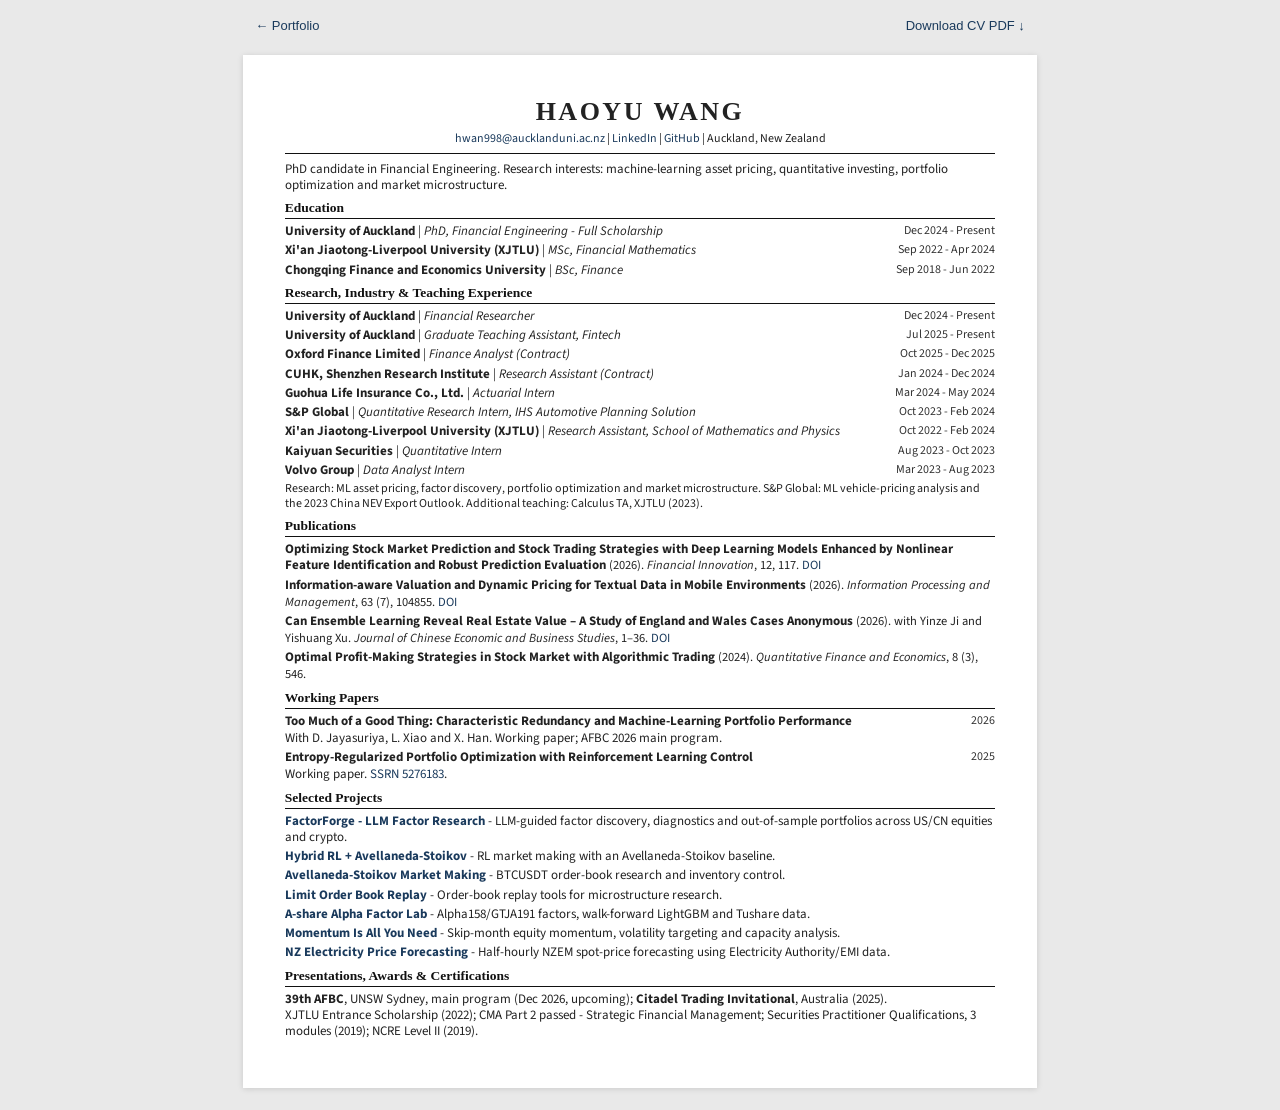
==== commit c27e8e8a: "Condense CV to one page and remove AI automation section" ====
--- a/cv.html
+++ b/cv.html
@@ -1,39 +1 @@
-<!DOCTYPE html><html lang="en"><head><meta charset="UTF-8"><meta name="viewport" content="width=device-width,initial-scale=1"><meta name="description" content="Haoyu Wang: education, publications, research and industry experience, teaching and quantitative research projects."><title>Haoyu Wang - CV</title><link href="https://fonts.googleapis.com/css2?family=Lora:wght@400;600&amp;family=Source+Sans+3:wght@400;600;700&amp;display=swap" rel="stylesheet"><style>*{box-sizing:border-box}body{margin:0;background:#e9e9e9;font-family:'Source Sans 3',Arial,sans-serif;color:#222;font-size:12px;line-height:1.4}a{color:#1a3a5c;text-decoration:none}a:hover{text-decoration:underline}.sheet{max-width:8.5in;margin:24px auto;background:white;padding:.6in;box-shadow:0 1px 6px #0002}h2{font-family:Georgia,'Lora',serif;font-size:13px;color:#111;border-bottom:1px solid #111;padding-bottom:3px;margin:0 0 7px}section{margin-bottom:13px}article{margin-bottom:7px}.row{display:flex;justify-content:space-between;gap:12px}.row strong{font-size:12.5px;color:#111}.row span{white-space:nowrap;flex-shrink:0;color:#333}p{margin:2px 0 0}.role{font-style:italic;color:#333}.cv-tools{max-width:8.5in;margin:18px auto 0;display:flex;justify-content:space-between;gap:12px;padding:0 16px;font:13px 'Segoe UI',sans-serif}.cv-tools .pdf{font-weight:600}@media(max-width:650px){.sheet{padding:28px 22px;margin:16px 10px}.row{flex-wrap:wrap;gap:2px}.row span{white-space:normal}}@media print{@page{size:A4;margin:13mm}.cv-tools{display:none}body{background:white;font-size:11.5px;line-height:1.32}.sheet{padding:0;margin:0;max-width:none;box-shadow:none}.page-start{break-before:page}h2{break-after:avoid}article{break-inside:avoid}section{margin-bottom:9px}article{margin-bottom:4px}.row strong{font-size:12px}}</style></head><body><nav class="cv-tools" aria-label="CV navigation"><a href="index.html">← Portfolio</a><a class="pdf" href="Haoyu-Wang-CV.pdf" download>Download CV PDF ↓</a></nav><main class="sheet">  <div style="text-align:center;margin-bottom:10px">
-    <div style="font-family:Georgia,'Lora',serif;font-size:30px;font-weight:700;letter-spacing:3px;color:#111">HAOYU WANG</div>
-    <div style="font-family:'Source Sans 3',sans-serif;font-size:12px;color:#333;margin-top:6px">
-      <a href="mailto:hwan998@aucklanduni.ac.nz">hwan998@aucklanduni.ac.nz</a>
-      &nbsp;|&nbsp;
-      <a href="https://www.linkedin.com/in/haoyu-wang-05a224350" target="_blank">LinkedIn</a>
-      &nbsp;|&nbsp;
-      <a href="https://github.com/Haoyu-tech" target="_blank">GitHub</a>
-      &nbsp;|&nbsp;
-      Auckland, New Zealand
-    </div>
-  </div>
-
-  <div style="border-top:1.5px solid #111;margin-bottom:12px"></div>
-
-<section class=""><h2>Profile</h2><p>PhD candidate in Financial Engineering at the University of Auckland. Research interests include machine-learning asset pricing, factor discovery, portfolio optimization, market microstructure and reinforcement learning. Develops LLM-assisted tools for quantitative research, data analysis and reporting.</p></section><section class=""><h2>Education</h2><article><div class="row"><strong>University of Auckland</strong><span>Dec 2024 - Present</span></div><p class="role">PhD, Financial Engineering - Full Scholarship | Auckland, New Zealand</p></article><article><div class="row"><strong>Xi'an Jiaotong-Liverpool University</strong><span>Sep 2022 - Apr 2024</span></div><p class="role">MSc, Financial Mathematics</p></article><article><div class="row"><strong>Chongqing Finance and Economics University</strong><span>Sep 2018 - Jun 2022</span></div><p class="role">BSc, Finance</p></article></section><section style="margin-bottom:14px">
-    <div style="font-family:Georgia,'Lora',serif;font-weight:700;font-size:13px;border-bottom:1px solid #111;padding-bottom:3px;margin-bottom:8px">Publications</div>
-
-    <div style="margin-bottom:6px">
-      <div style="display:flex;justify-content:space-between;font-family:'Source Sans 3',sans-serif"><strong style="font-size:12.5px;color:#111">Optimizing Stock Market Prediction and Stock Trading Strategies with Deep Learning Models Enhanced by Nonlinear Feature Identification and Robust Prediction Evaluation</strong><span style="font-size:12px;color:#333;white-space:nowrap;padding-left:8px">2026</span></div>
-      <div style="font-family:'Source Sans 3',sans-serif;font-size:12px;color:#222"><em>Financial Innovation</em>, 12, 117. DOI: <a href="https://doi.org/10.1186/s40854-026-00929-6" target="_blank">10.1186/s40854-026-00929-6</a></div>
-    </div>
-
-    <div style="margin-bottom:6px">
-      <div style="display:flex;justify-content:space-between;font-family:'Source Sans 3',sans-serif"><strong style="font-size:12.5px;color:#111">Information-aware Valuation and Dynamic Pricing for Textual Data in Mobile Environments</strong><span style="font-size:12px;color:#333;white-space:nowrap;padding-left:8px">2026</span></div>
-      <div style="font-family:'Source Sans 3',sans-serif;font-size:12px;color:#222"><em>Information Processing and Management</em>, 63 (7), 104855. DOI: <a href="https://doi.org/10.1016/j.ipm.2026.104855" target="_blank">10.1016/j.ipm.2026.104855</a></div>
-    </div>
-
-    <div style="margin-bottom:6px">
-      <div style="display:flex;justify-content:space-between;font-family:'Source Sans 3',sans-serif"><strong style="font-size:12.5px;color:#111">Can Ensemble Learning Reveal Real Estate Value – A Study of England and Wales Cases Anonymous</strong><span style="font-size:12px;color:#333;white-space:nowrap;padding-left:8px">2026</span></div>
-      <div style="font-family:'Source Sans 3',sans-serif;font-size:12px;color:#222">with Yinze Ji and Yishuang Xu. <em>Journal of Chinese Economic and Business Studies</em>, 1&ndash;36. Routledge. DOI: <a href="https://doi.org/10.1080/14765284.2026.2722767" target="_blank">10.1080/14765284.2026.2722767</a></div>
-    </div>
-
-    <div style="margin-bottom:6px">
-      <div style="display:flex;justify-content:space-between;font-family:'Source Sans 3',sans-serif"><strong style="font-size:12.5px;color:#111">Optimal Profit-Making Strategies in Stock Market with Algorithmic Trading</strong><span style="font-size:12px;color:#333;white-space:nowrap;padding-left:8px">2024</span></div>
-      <div style="font-family:'Source Sans 3',sans-serif;font-size:12px;color:#222"><em>Quantitative Finance and Economics</em>, 8 (3), 546. American Institute of Mathematical Sciences (AIMS).</div>
-    </div>
-
-</section><section class=""><h2>Working Papers</h2><article><div class="row"><strong>Too Much of a Good Thing: Characteristic Redundancy and Machine-Learning Portfolio Performance</strong><span>2026</span></div><p>With D. Jayasuriya, L. Xiao and X. Han. Working paper; AFBC 2026 main program.</p></article><article><div class="row"><strong>Entropy-Regularized Portfolio Optimization with Reinforcement Learning Control</strong><span>2025</span></div><p>Working paper. <a href="https://papers.ssrn.com/sol3/papers.cfm?abstract_id=5276183">SSRN 5276183</a>.</p></article></section><section class=""><h2>AI &amp; Automation</h2><p>LLMs (Claude, Codex), prompt engineering and AI-assisted development for data cleaning, reconciliation, reporting, model prototyping and repeatable research pipelines.</p></section><section class=""><h2>Additional Teaching</h2><article><div class="row"><strong>Xi'an Jiaotong-Liverpool University</strong><span>2023</span></div><p class="role">Teaching Assistant, Calculus</p></article></section><section class=""><h2>Presentations &amp; Competitions</h2><article><div class="row"><strong>39th Australasian Finance and Banking Conference (AFBC)</strong><span>Dec 2026</span></div><p class="role">UNSW Sydney - Main program (upcoming)</p></article><article><div class="row"><strong>Citadel Trading Invitational</strong><span>2025</span></div><p class="role">Australia</p><p>Market-making simulation, quant simulation and timed coding challenge.</p></article></section><section class=""><h2>Awards &amp; Certifications</h2><p>XJTLU Entrance Scholarship (2022) · CMA Part 2 passed: Strategic Financial Management · Securities Practitioner Qualifications, 3 modules (2019) · NCRE Level II (2019).</p></section><section class="page-start experience"><h2>Research &amp; Industry Experience</h2><article><div class="row"><strong>University of Auckland</strong><span>Dec 2024 - Present</span></div><p class="role">Financial Researcher | Auckland, New Zealand</p><p>Alpha discovery, factor mining and portfolio optimization; LLM-based automated research and strategy generation; reinforcement learning for market microstructure.</p></article><article><div class="row"><strong>University of Auckland</strong><span>Jul 2025 - Present</span></div><p class="role">Graduate Teaching Assistant, Fintech</p></article><article><div class="row"><strong>Oxford Finance Limited</strong><span>Oct 2025 - Dec 2025</span></div><p class="role">Finance Analyst (Contract) | Auckland, New Zealand</p><p>Financial data analysis.</p></article><article><div class="row"><strong>Shenzhen Research Institute, The Chinese University of Hong Kong</strong><span>Jan 2024 - Dec 2024</span></div><p class="role">Research Assistant (Contract) | Shenzhen, China</p></article><article><div class="row"><strong>Guohua Life Insurance Co., Ltd.</strong><span>Mar 2024 - May 2024</span></div><p class="role">Actuarial Intern</p><p>Asset-liability management.</p></article><article><div class="row"><strong>S&amp;P Global</strong><span>Oct 2023 - Feb 2024</span></div><p class="role">Quantitative Research Intern, IHS Automotive Planning Solution | Shanghai, China</p><p>Machine-learning pricing analysis of BEV, MHEV and PHEV models; published the 2023 China NEV Export Outlook using data-driven modeling and market forecasts.</p></article><article><div class="row"><strong>Xi'an Jiaotong-Liverpool University</strong><span>Oct 2022 - Feb 2024</span></div><p class="role">Research Assistant, School of Mathematics and Physics | Suzhou, China</p><p>Calculus, stochastic processes and American option pricing; machine learning and data analysis.</p></article><article><div class="row"><strong>Kaiyuan Securities</strong><span>Aug 2023 - Oct 2023</span></div><p class="role">Quantitative Intern</p></article><article><div class="row"><strong>Volvo Group</strong><span>Mar 2023 - Aug 2023</span></div><p class="role">Data Analyst Intern | Shanghai, China</p><p>Market-dynamics and competitive-landscape reports for the sales department.</p></article></section><section class=""><h2>Selected Projects &amp; Research</h2><article><div class="row"><strong><a href="https://github.com/Haoyu-tech/FactorForge-LLM-Factor-generation">FactorForge - LLM Factor Research</a></strong><span></span></div><p>LLM-guided factor generation, predictive diagnostics and out-of-sample portfolio research across US equities, China A-shares and crypto perpetuals.</p></article><article><div class="row"><strong><a href="https://github.com/Haoyu-tech/Hybrid-Reinforcement-Learning-with-an-Avellaneda--Stoikov-Backbone">Hybrid RL Market Making with Avellaneda-Stoikov Backbone</a></strong><span></span></div><p>Reinforcement-learning market-making research with an Avellaneda-Stoikov baseline.</p></article><article><div class="row"><strong><a href="https://github.com/Haoyu-tech/An-Avellaneda-Stoikov-market-making-research-project-built-on-real-Binance-Futures-BTCUSDT-L2-data.">Avellaneda-Stoikov Market Making</a></strong><span></span></div><p>Market-making and inventory-control research using Binance Futures BTCUSDT order-book data.</p></article><article><div class="row"><strong><a href="https://github.com/Haoyu-tech/lob-replay">Limit Order Book Replay</a></strong><span></span></div><p>Order-book replay tools for market-microstructure research.</p></article><article><div class="row"><strong><a href="https://github.com/Haoyu-tech/astock-alpha-factor-lab">A-share Alpha Factor Lab</a></strong><span></span></div><p>Alpha158 and GTJA191 factor research with walk-forward LightGBM evaluation and Tushare data.</p></article><article><div class="row"><strong><a href="https://github.com/Haoyu-tech/Momentum-is-all-you-need">Momentum Is All You Need</a></strong><span></span></div><p>Equity momentum research covering skip-month signals, volatility targeting and capacity analysis.</p></article><article><div class="row"><strong><a href="https://github.com/Haoyu-tech/NZ-Energy-Pricing-Forecasting">NZ Electricity Market Spot-Price Forecasting</a></strong><span></span></div><p>End-to-end forecasting of half-hourly NZEM spot prices using Electricity Authority/EMI data.</p></article></section></main></body></html>+<!DOCTYPE html><html lang="en"><head><meta charset="UTF-8"><meta name="viewport" content="width=device-width,initial-scale=1"><meta name="description" content="Haoyu Wang: education, publications, research and industry experience, teaching and quantitative research projects."><title>Haoyu Wang - CV</title><link href="https://fonts.googleapis.com/css2?family=Lora:wght@400;600&amp;family=Source+Sans+3:wght@400;600;700&amp;display=swap" rel="stylesheet"><style>*{box-sizing:border-box}body{margin:0;background:#e9e9e9;color:#222;font-family:'Source Sans 3',Arial,sans-serif;font-size:13px;line-height:1.25}a{color:#1a3a5c;text-decoration:none}a:hover{text-decoration:underline}.sheet{max-width:210mm;margin:22px auto;padding:11mm;background:white;box-shadow:0 1px 6px #0002}header{text-align:center;border-bottom:1.5px solid #111;padding-bottom:7px;margin-bottom:7px}h1{font:700 26px Georgia,serif;letter-spacing:2.5px;margin:0 0 4px}.contact{font-size:12px}h2{font:700 13.5px Georgia,serif;border-bottom:1px solid #111;padding-bottom:2px;margin:0 0 4px;color:#111}section{margin-bottom:7px}article{margin-bottom:3px}p{margin:1px 0}.row{display:flex;justify-content:space-between;gap:9px}.row>div{min-width:0}.row time,.row>span{white-space:nowrap;flex-shrink:0;font-size:12px;color:#333}.role{font-style:italic;font-weight:400}.venue{font-size:12.5px}.note{font-size:12px}.cv-tools{max-width:210mm;margin:18px auto 0;padding:0 12px;display:flex;justify-content:space-between;font:13px Arial,sans-serif}@media(max-width:650px){.sheet{margin:12px 8px;padding:22px 18px}.row{flex-wrap:wrap;gap:1px}header .contact{line-height:1.5}h1{font-size:25px}}@media print{@page{size:A4;margin:10mm}body{background:white}.sheet{margin:0;padding:0;max-width:none;box-shadow:none}.cv-tools{display:none}h2{break-after:avoid}article{break-inside:avoid}}</style></head><body><nav class="cv-tools" aria-label="CV navigation"><a href="index.html">← Portfolio</a><a href="Haoyu-Wang-CV.pdf" download>Download CV PDF ↓</a></nav><main class="sheet"><header><h1>HAOYU WANG</h1><div class="contact"><a href="mailto:hwan998@aucklanduni.ac.nz">hwan998@aucklanduni.ac.nz</a> | <a href="https://www.linkedin.com/in/haoyu-wang-05a224350">LinkedIn</a> | <a href="https://github.com/Haoyu-tech">GitHub</a> | Auckland, New Zealand</div></header><p style="margin-bottom:7px">PhD candidate in Financial Engineering. Research interests: machine-learning asset pricing, quantitative investing, portfolio optimization and market microstructure.</p><section><h2>Education</h2><article><div class="row"><div><strong>University of Auckland</strong> <span class="role">| PhD, Financial Engineering - Full Scholarship</span></div><time>Dec 2024 - Present</time></div></article><article><div class="row"><div><strong>Xi'an Jiaotong-Liverpool University (XJTLU)</strong> <span class="role">| MSc, Financial Mathematics</span></div><time>Sep 2022 - Apr 2024</time></div></article><article><div class="row"><div><strong>Chongqing Finance and Economics University</strong> <span class="role">| BSc, Finance</span></div><time>Sep 2018 - Jun 2022</time></div></article></section><section><h2>Research, Industry &amp; Teaching Experience</h2><article><div class="row"><div><strong>University of Auckland</strong> <span class="role">| Financial Researcher</span></div><time>Dec 2024 - Present</time></div></article><article><div class="row"><div><strong>University of Auckland</strong> <span class="role">| Graduate Teaching Assistant, Fintech</span></div><time>Jul 2025 - Present</time></div></article><article><div class="row"><div><strong>Oxford Finance Limited</strong> <span class="role">| Finance Analyst (Contract)</span></div><time>Oct 2025 - Dec 2025</time></div></article><article><div class="row"><div><strong>CUHK, Shenzhen Research Institute</strong> <span class="role">| Research Assistant (Contract)</span></div><time>Jan 2024 - Dec 2024</time></div></article><article><div class="row"><div><strong>Guohua Life Insurance Co., Ltd.</strong> <span class="role">| Actuarial Intern</span></div><time>Mar 2024 - May 2024</time></div></article><article><div class="row"><div><strong>S&amp;P Global</strong> <span class="role">| Quantitative Research Intern, IHS Automotive Planning Solution</span></div><time>Oct 2023 - Feb 2024</time></div></article><article><div class="row"><div><strong>Xi'an Jiaotong-Liverpool University (XJTLU)</strong> <span class="role">| Research Assistant, School of Mathematics and Physics</span></div><time>Oct 2022 - Feb 2024</time></div></article><article><div class="row"><div><strong>Kaiyuan Securities</strong> <span class="role">| Quantitative Intern</span></div><time>Aug 2023 - Oct 2023</time></div></article><article><div class="row"><div><strong>Volvo Group</strong> <span class="role">| Data Analyst Intern</span></div><time>Mar 2023 - Aug 2023</time></div></article><p class="note">Research: ML asset pricing, factor discovery, portfolio optimization and market microstructure. S&amp;P Global: ML vehicle-pricing analysis and the 2023 China NEV Export Outlook. Additional teaching: Calculus TA, XJTLU (2023).</p></section><section><h2>Publications</h2><article><strong>Optimizing Stock Market Prediction and Stock Trading Strategies with Deep Learning Models Enhanced by Nonlinear Feature Identification and Robust Prediction Evaluation</strong> <span class="venue">(2026). <em>Financial Innovation</em>, 12, 117. <a href="https://doi.org/10.1186/s40854-026-00929-6">DOI</a></span></article><article><strong>Information-aware Valuation and Dynamic Pricing for Textual Data in Mobile Environments</strong> <span class="venue">(2026). <em>Information Processing and Management</em>, 63 (7), 104855. <a href="https://doi.org/10.1016/j.ipm.2026.104855">DOI</a></span></article><article><strong>Can Ensemble Learning Reveal Real Estate Value – A Study of England and Wales Cases Anonymous</strong> <span class="venue">(2026). with Yinze Ji and Yishuang Xu. <em>Journal of Chinese Economic and Business Studies</em>, 1&ndash;36. <a href="https://doi.org/10.1080/14765284.2026.2722767">DOI</a></span></article><article><strong>Optimal Profit-Making Strategies in Stock Market with Algorithmic Trading</strong> <span class="venue">(2024). <em>Quantitative Finance and Economics</em>, 8 (3), 546. </span></article></section><section><h2>Working Papers</h2><article><div class="row"><strong>Too Much of a Good Thing: Characteristic Redundancy and Machine-Learning Portfolio Performance</strong><span>2026</span></div><p>With D. Jayasuriya, L. Xiao and X. Han. Working paper; AFBC 2026 main program.</p></article><article><div class="row"><strong>Entropy-Regularized Portfolio Optimization with Reinforcement Learning Control</strong><span>2025</span></div><p>Working paper. <a href="https://papers.ssrn.com/sol3/papers.cfm?abstract_id=5276183">SSRN 5276183</a>.</p></article></section><section><h2>Selected Projects</h2><article><strong><a href="https://github.com/Haoyu-tech/FactorForge-LLM-Factor-generation">FactorForge - LLM Factor Research</a></strong> - LLM-guided factor discovery, diagnostics and out-of-sample portfolios across US/CN equities and crypto.</article><article><strong><a href="https://github.com/Haoyu-tech/Hybrid-Reinforcement-Learning-with-an-Avellaneda--Stoikov-Backbone">Hybrid RL + Avellaneda-Stoikov</a></strong> - RL market making with an Avellaneda-Stoikov baseline.</article><article><strong><a href="https://github.com/Haoyu-tech/An-Avellaneda-Stoikov-market-making-research-project-built-on-real-Binance-Futures-BTCUSDT-L2-data.">Avellaneda-Stoikov Market Making</a></strong> - BTCUSDT order-book research and inventory control.</article><article><strong><a href="https://github.com/Haoyu-tech/lob-replay">Limit Order Book Replay</a></strong> - Order-book replay tools for microstructure research.</article><article><strong><a href="https://github.com/Haoyu-tech/astock-alpha-factor-lab">A-share Alpha Factor Lab</a></strong> - Alpha158/GTJA191 factors, walk-forward LightGBM and Tushare data.</article><article><strong><a href="https://github.com/Haoyu-tech/Momentum-is-all-you-need">Momentum Is All You Need</a></strong> - Skip-month equity momentum, volatility targeting and capacity analysis.</article><article><strong><a href="https://github.com/Haoyu-tech/NZ-Energy-Pricing-Forecasting">NZ Electricity Price Forecasting</a></strong> - Half-hourly NZEM spot-price forecasting using Electricity Authority/EMI data.</article></section><section><h2>Presentations, Awards &amp; Certifications</h2><p><strong>39th AFBC</strong>, UNSW Sydney, main program (Dec 2026, upcoming); <strong>Citadel Trading Invitational</strong>, Australia (2025).<br>XJTLU Entrance Scholarship (2022); CMA Part 2 passed - Strategic Financial Management; Securities Practitioner Qualifications, 3 modules (2019); NCRE Level II (2019).</p></section></main></body></html>
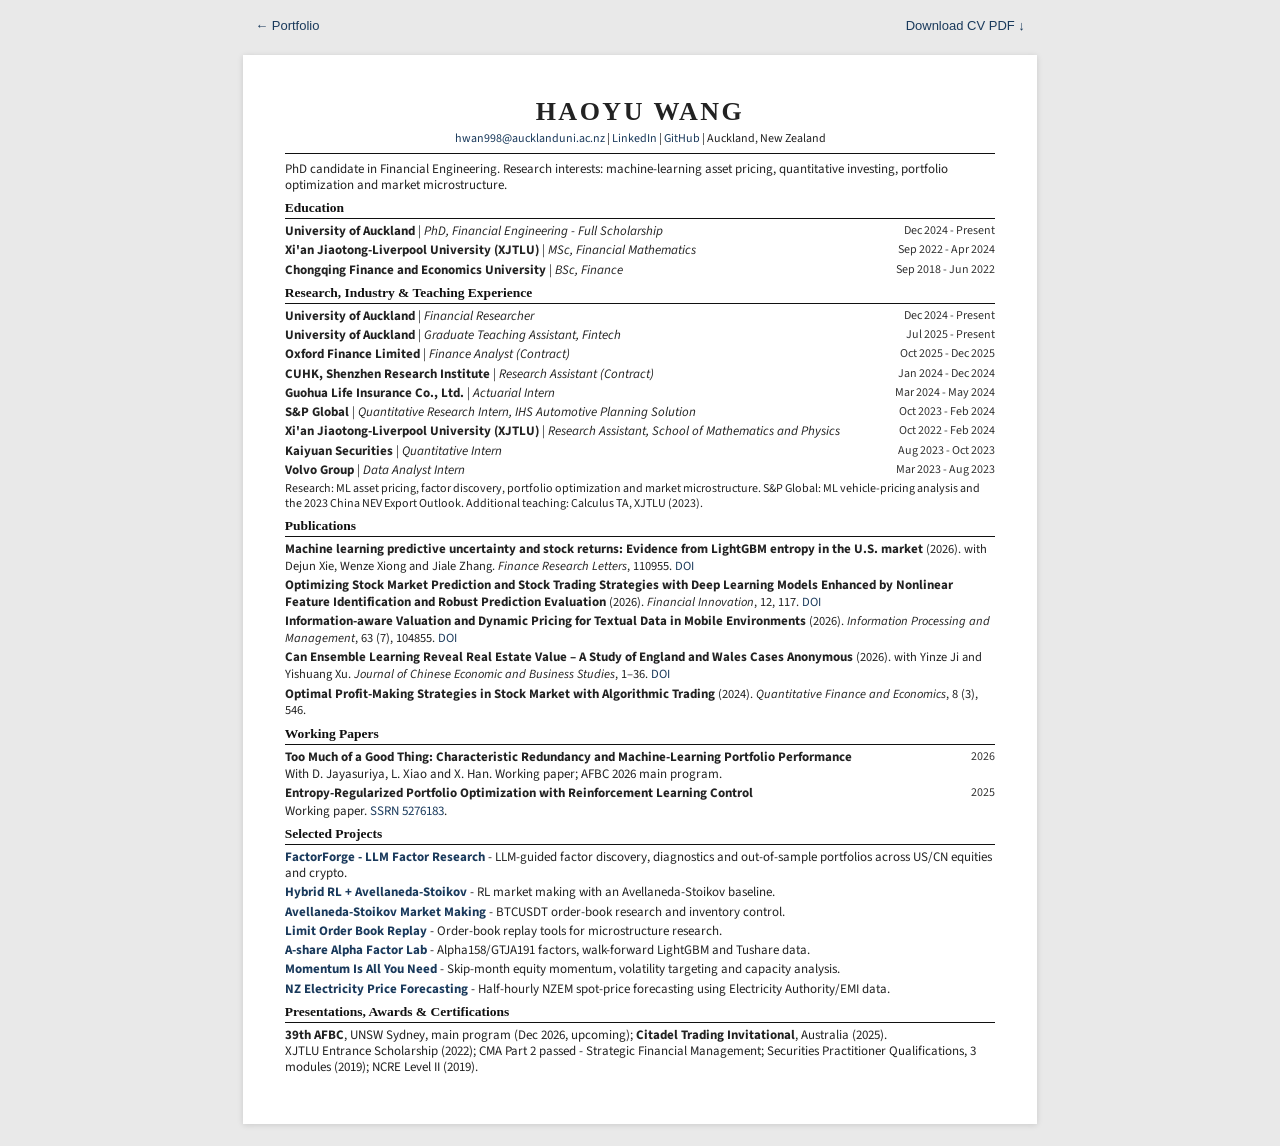
==== commit 6defdd3a: "Add Finance Research Letters publication to website and CV" ====
--- a/cv.html
+++ b/cv.html
@@ -1 +1 @@
-<!DOCTYPE html><html lang="en"><head><meta charset="UTF-8"><meta name="viewport" content="width=device-width,initial-scale=1"><meta name="description" content="Haoyu Wang: education, publications, research and industry experience, teaching and quantitative research projects."><title>Haoyu Wang - CV</title><link href="https://fonts.googleapis.com/css2?family=Lora:wght@400;600&amp;family=Source+Sans+3:wght@400;600;700&amp;display=swap" rel="stylesheet"><style>*{box-sizing:border-box}body{margin:0;background:#e9e9e9;color:#222;font-family:'Source Sans 3',Arial,sans-serif;font-size:13px;line-height:1.25}a{color:#1a3a5c;text-decoration:none}a:hover{text-decoration:underline}.sheet{max-width:210mm;margin:22px auto;padding:11mm;background:white;box-shadow:0 1px 6px #0002}header{text-align:center;border-bottom:1.5px solid #111;padding-bottom:7px;margin-bottom:7px}h1{font:700 26px Georgia,serif;letter-spacing:2.5px;margin:0 0 4px}.contact{font-size:12px}h2{font:700 13.5px Georgia,serif;border-bottom:1px solid #111;padding-bottom:2px;margin:0 0 4px;color:#111}section{margin-bottom:7px}article{margin-bottom:3px}p{margin:1px 0}.row{display:flex;justify-content:space-between;gap:9px}.row>div{min-width:0}.row time,.row>span{white-space:nowrap;flex-shrink:0;font-size:12px;color:#333}.role{font-style:italic;font-weight:400}.venue{font-size:12.5px}.note{font-size:12px}.cv-tools{max-width:210mm;margin:18px auto 0;padding:0 12px;display:flex;justify-content:space-between;font:13px Arial,sans-serif}@media(max-width:650px){.sheet{margin:12px 8px;padding:22px 18px}.row{flex-wrap:wrap;gap:1px}header .contact{line-height:1.5}h1{font-size:25px}}@media print{@page{size:A4;margin:10mm}body{background:white}.sheet{margin:0;padding:0;max-width:none;box-shadow:none}.cv-tools{display:none}h2{break-after:avoid}article{break-inside:avoid}}</style></head><body><nav class="cv-tools" aria-label="CV navigation"><a href="index.html">← Portfolio</a><a href="Haoyu-Wang-CV.pdf" download>Download CV PDF ↓</a></nav><main class="sheet"><header><h1>HAOYU WANG</h1><div class="contact"><a href="mailto:hwan998@aucklanduni.ac.nz">hwan998@aucklanduni.ac.nz</a> | <a href="https://www.linkedin.com/in/haoyu-wang-05a224350">LinkedIn</a> | <a href="https://github.com/Haoyu-tech">GitHub</a> | Auckland, New Zealand</div></header><p style="margin-bottom:7px">PhD candidate in Financial Engineering. Research interests: machine-learning asset pricing, quantitative investing, portfolio optimization and market microstructure.</p><section><h2>Education</h2><article><div class="row"><div><strong>University of Auckland</strong> <span class="role">| PhD, Financial Engineering - Full Scholarship</span></div><time>Dec 2024 - Present</time></div></article><article><div class="row"><div><strong>Xi'an Jiaotong-Liverpool University (XJTLU)</strong> <span class="role">| MSc, Financial Mathematics</span></div><time>Sep 2022 - Apr 2024</time></div></article><article><div class="row"><div><strong>Chongqing Finance and Economics University</strong> <span class="role">| BSc, Finance</span></div><time>Sep 2018 - Jun 2022</time></div></article></section><section><h2>Research, Industry &amp; Teaching Experience</h2><article><div class="row"><div><strong>University of Auckland</strong> <span class="role">| Financial Researcher</span></div><time>Dec 2024 - Present</time></div></article><article><div class="row"><div><strong>University of Auckland</strong> <span class="role">| Graduate Teaching Assistant, Fintech</span></div><time>Jul 2025 - Present</time></div></article><article><div class="row"><div><strong>Oxford Finance Limited</strong> <span class="role">| Finance Analyst (Contract)</span></div><time>Oct 2025 - Dec 2025</time></div></article><article><div class="row"><div><strong>CUHK, Shenzhen Research Institute</strong> <span class="role">| Research Assistant (Contract)</span></div><time>Jan 2024 - Dec 2024</time></div></article><article><div class="row"><div><strong>Guohua Life Insurance Co., Ltd.</strong> <span class="role">| Actuarial Intern</span></div><time>Mar 2024 - May 2024</time></div></article><article><div class="row"><div><strong>S&amp;P Global</strong> <span class="role">| Quantitative Research Intern, IHS Automotive Planning Solution</span></div><time>Oct 2023 - Feb 2024</time></div></article><article><div class="row"><div><strong>Xi'an Jiaotong-Liverpool University (XJTLU)</strong> <span class="role">| Research Assistant, School of Mathematics and Physics</span></div><time>Oct 2022 - Feb 2024</time></div></article><article><div class="row"><div><strong>Kaiyuan Securities</strong> <span class="role">| Quantitative Intern</span></div><time>Aug 2023 - Oct 2023</time></div></article><article><div class="row"><div><strong>Volvo Group</strong> <span class="role">| Data Analyst Intern</span></div><time>Mar 2023 - Aug 2023</time></div></article><p class="note">Research: ML asset pricing, factor discovery, portfolio optimization and market microstructure. S&amp;P Global: ML vehicle-pricing analysis and the 2023 China NEV Export Outlook. Additional teaching: Calculus TA, XJTLU (2023).</p></section><section><h2>Publications</h2><article><strong>Optimizing Stock Market Prediction and Stock Trading Strategies with Deep Learning Models Enhanced by Nonlinear Feature Identification and Robust Prediction Evaluation</strong> <span class="venue">(2026). <em>Financial Innovation</em>, 12, 117. <a href="https://doi.org/10.1186/s40854-026-00929-6">DOI</a></span></article><article><strong>Information-aware Valuation and Dynamic Pricing for Textual Data in Mobile Environments</strong> <span class="venue">(2026). <em>Information Processing and Management</em>, 63 (7), 104855. <a href="https://doi.org/10.1016/j.ipm.2026.104855">DOI</a></span></article><article><strong>Can Ensemble Learning Reveal Real Estate Value – A Study of England and Wales Cases Anonymous</strong> <span class="venue">(2026). with Yinze Ji and Yishuang Xu. <em>Journal of Chinese Economic and Business Studies</em>, 1&ndash;36. <a href="https://doi.org/10.1080/14765284.2026.2722767">DOI</a></span></article><article><strong>Optimal Profit-Making Strategies in Stock Market with Algorithmic Trading</strong> <span class="venue">(2024). <em>Quantitative Finance and Economics</em>, 8 (3), 546. </span></article></section><section><h2>Working Papers</h2><article><div class="row"><strong>Too Much of a Good Thing: Characteristic Redundancy and Machine-Learning Portfolio Performance</strong><span>2026</span></div><p>With D. Jayasuriya, L. Xiao and X. Han. Working paper; AFBC 2026 main program.</p></article><article><div class="row"><strong>Entropy-Regularized Portfolio Optimization with Reinforcement Learning Control</strong><span>2025</span></div><p>Working paper. <a href="https://papers.ssrn.com/sol3/papers.cfm?abstract_id=5276183">SSRN 5276183</a>.</p></article></section><section><h2>Selected Projects</h2><article><strong><a href="https://github.com/Haoyu-tech/FactorForge-LLM-Factor-generation">FactorForge - LLM Factor Research</a></strong> - LLM-guided factor discovery, diagnostics and out-of-sample portfolios across US/CN equities and crypto.</article><article><strong><a href="https://github.com/Haoyu-tech/Hybrid-Reinforcement-Learning-with-an-Avellaneda--Stoikov-Backbone">Hybrid RL + Avellaneda-Stoikov</a></strong> - RL market making with an Avellaneda-Stoikov baseline.</article><article><strong><a href="https://github.com/Haoyu-tech/An-Avellaneda-Stoikov-market-making-research-project-built-on-real-Binance-Futures-BTCUSDT-L2-data.">Avellaneda-Stoikov Market Making</a></strong> - BTCUSDT order-book research and inventory control.</article><article><strong><a href="https://github.com/Haoyu-tech/lob-replay">Limit Order Book Replay</a></strong> - Order-book replay tools for microstructure research.</article><article><strong><a href="https://github.com/Haoyu-tech/astock-alpha-factor-lab">A-share Alpha Factor Lab</a></strong> - Alpha158/GTJA191 factors, walk-forward LightGBM and Tushare data.</article><article><strong><a href="https://github.com/Haoyu-tech/Momentum-is-all-you-need">Momentum Is All You Need</a></strong> - Skip-month equity momentum, volatility targeting and capacity analysis.</article><article><strong><a href="https://github.com/Haoyu-tech/NZ-Energy-Pricing-Forecasting">NZ Electricity Price Forecasting</a></strong> - Half-hourly NZEM spot-price forecasting using Electricity Authority/EMI data.</article></section><section><h2>Presentations, Awards &amp; Certifications</h2><p><strong>39th AFBC</strong>, UNSW Sydney, main program (Dec 2026, upcoming); <strong>Citadel Trading Invitational</strong>, Australia (2025).<br>XJTLU Entrance Scholarship (2022); CMA Part 2 passed - Strategic Financial Management; Securities Practitioner Qualifications, 3 modules (2019); NCRE Level II (2019).</p></section></main></body></html>+<!DOCTYPE html><html lang="en"><head><meta charset="UTF-8"><meta name="viewport" content="width=device-width,initial-scale=1"><meta name="description" content="Haoyu Wang: education, publications, research and industry experience, teaching and quantitative research projects."><title>Haoyu Wang - CV</title><link href="https://fonts.googleapis.com/css2?family=Lora:wght@400;600&amp;family=Source+Sans+3:wght@400;600;700&amp;display=swap" rel="stylesheet"><style>*{box-sizing:border-box}body{margin:0;background:#e9e9e9;color:#222;font-family:'Source Sans 3',Arial,sans-serif;font-size:13px;line-height:1.25}a{color:#1a3a5c;text-decoration:none}a:hover{text-decoration:underline}.sheet{max-width:210mm;margin:22px auto;padding:11mm;background:white;box-shadow:0 1px 6px #0002}header{text-align:center;border-bottom:1.5px solid #111;padding-bottom:7px;margin-bottom:7px}h1{font:700 26px Georgia,serif;letter-spacing:2.5px;margin:0 0 4px}.contact{font-size:12px}h2{font:700 13.5px Georgia,serif;border-bottom:1px solid #111;padding-bottom:2px;margin:0 0 4px;color:#111}section{margin-bottom:7px}article{margin-bottom:3px}p{margin:1px 0}.row{display:flex;justify-content:space-between;gap:9px}.row>div{min-width:0}.row time,.row>span{white-space:nowrap;flex-shrink:0;font-size:12px;color:#333}.role{font-style:italic;font-weight:400}.venue{font-size:12.5px}.note{font-size:12px}.cv-tools{max-width:210mm;margin:18px auto 0;padding:0 12px;display:flex;justify-content:space-between;font:13px Arial,sans-serif}@media(max-width:650px){.sheet{margin:12px 8px;padding:22px 18px}.row{flex-wrap:wrap;gap:1px}header .contact{line-height:1.5}h1{font-size:25px}}@media print{@page{size:A4;margin:10mm}body{background:white}.sheet{margin:0;padding:0;max-width:none;box-shadow:none}.cv-tools{display:none}h2{break-after:avoid}article{break-inside:avoid}}</style></head><body><nav class="cv-tools" aria-label="CV navigation"><a href="index.html">← Portfolio</a><a href="Haoyu-Wang-CV.pdf" download>Download CV PDF ↓</a></nav><main class="sheet"><header><h1>HAOYU WANG</h1><div class="contact"><a href="mailto:hwan998@aucklanduni.ac.nz">hwan998@aucklanduni.ac.nz</a> | <a href="https://www.linkedin.com/in/haoyu-wang-05a224350">LinkedIn</a> | <a href="https://github.com/Haoyu-tech">GitHub</a> | Auckland, New Zealand</div></header><p style="margin-bottom:7px">PhD candidate in Financial Engineering. Research interests: machine-learning asset pricing, quantitative investing, portfolio optimization and market microstructure.</p><section><h2>Education</h2><article><div class="row"><div><strong>University of Auckland</strong> <span class="role">| PhD, Financial Engineering - Full Scholarship</span></div><time>Dec 2024 - Present</time></div></article><article><div class="row"><div><strong>Xi'an Jiaotong-Liverpool University (XJTLU)</strong> <span class="role">| MSc, Financial Mathematics</span></div><time>Sep 2022 - Apr 2024</time></div></article><article><div class="row"><div><strong>Chongqing Finance and Economics University</strong> <span class="role">| BSc, Finance</span></div><time>Sep 2018 - Jun 2022</time></div></article></section><section><h2>Research, Industry &amp; Teaching Experience</h2><article><div class="row"><div><strong>University of Auckland</strong> <span class="role">| Financial Researcher</span></div><time>Dec 2024 - Present</time></div></article><article><div class="row"><div><strong>University of Auckland</strong> <span class="role">| Graduate Teaching Assistant, Fintech</span></div><time>Jul 2025 - Present</time></div></article><article><div class="row"><div><strong>Oxford Finance Limited</strong> <span class="role">| Finance Analyst (Contract)</span></div><time>Oct 2025 - Dec 2025</time></div></article><article><div class="row"><div><strong>CUHK, Shenzhen Research Institute</strong> <span class="role">| Research Assistant (Contract)</span></div><time>Jan 2024 - Dec 2024</time></div></article><article><div class="row"><div><strong>Guohua Life Insurance Co., Ltd.</strong> <span class="role">| Actuarial Intern</span></div><time>Mar 2024 - May 2024</time></div></article><article><div class="row"><div><strong>S&amp;P Global</strong> <span class="role">| Quantitative Research Intern, IHS Automotive Planning Solution</span></div><time>Oct 2023 - Feb 2024</time></div></article><article><div class="row"><div><strong>Xi'an Jiaotong-Liverpool University (XJTLU)</strong> <span class="role">| Research Assistant, School of Mathematics and Physics</span></div><time>Oct 2022 - Feb 2024</time></div></article><article><div class="row"><div><strong>Kaiyuan Securities</strong> <span class="role">| Quantitative Intern</span></div><time>Aug 2023 - Oct 2023</time></div></article><article><div class="row"><div><strong>Volvo Group</strong> <span class="role">| Data Analyst Intern</span></div><time>Mar 2023 - Aug 2023</time></div></article><p class="note">Research: ML asset pricing, factor discovery, portfolio optimization and market microstructure. S&amp;P Global: ML vehicle-pricing analysis and the 2023 China NEV Export Outlook. Additional teaching: Calculus TA, XJTLU (2023).</p></section><section><h2>Publications</h2><article><strong>Machine learning predictive uncertainty and stock returns: Evidence from LightGBM entropy in the U.S. market</strong> <span class="venue">(2026). with Dejun Xie, Wenze Xiong and Jiale Zhang. <em>Finance Research Letters</em>, 110955. <a href="https://doi.org/10.1016/j.frl.2026.110955">DOI</a></span></article><article><strong>Optimizing Stock Market Prediction and Stock Trading Strategies with Deep Learning Models Enhanced by Nonlinear Feature Identification and Robust Prediction Evaluation</strong> <span class="venue">(2026). <em>Financial Innovation</em>, 12, 117. <a href="https://doi.org/10.1186/s40854-026-00929-6">DOI</a></span></article><article><strong>Information-aware Valuation and Dynamic Pricing for Textual Data in Mobile Environments</strong> <span class="venue">(2026). <em>Information Processing and Management</em>, 63 (7), 104855. <a href="https://doi.org/10.1016/j.ipm.2026.104855">DOI</a></span></article><article><strong>Can Ensemble Learning Reveal Real Estate Value – A Study of England and Wales Cases Anonymous</strong> <span class="venue">(2026). with Yinze Ji and Yishuang Xu. <em>Journal of Chinese Economic and Business Studies</em>, 1&ndash;36. <a href="https://doi.org/10.1080/14765284.2026.2722767">DOI</a></span></article><article><strong>Optimal Profit-Making Strategies in Stock Market with Algorithmic Trading</strong> <span class="venue">(2024). <em>Quantitative Finance and Economics</em>, 8 (3), 546. </span></article></section><section><h2>Working Papers</h2><article><div class="row"><strong>Too Much of a Good Thing: Characteristic Redundancy and Machine-Learning Portfolio Performance</strong><span>2026</span></div><p>With D. Jayasuriya, L. Xiao and X. Han. Working paper; AFBC 2026 main program.</p></article><article><div class="row"><strong>Entropy-Regularized Portfolio Optimization with Reinforcement Learning Control</strong><span>2025</span></div><p>Working paper. <a href="https://papers.ssrn.com/sol3/papers.cfm?abstract_id=5276183">SSRN 5276183</a>.</p></article></section><section><h2>Selected Projects</h2><article><strong><a href="https://github.com/Haoyu-tech/FactorForge-LLM-Factor-generation">FactorForge - LLM Factor Research</a></strong> - LLM-guided factor discovery, diagnostics and out-of-sample portfolios across US/CN equities and crypto.</article><article><strong><a href="https://github.com/Haoyu-tech/Hybrid-Reinforcement-Learning-with-an-Avellaneda--Stoikov-Backbone">Hybrid RL + Avellaneda-Stoikov</a></strong> - RL market making with an Avellaneda-Stoikov baseline.</article><article><strong><a href="https://github.com/Haoyu-tech/An-Avellaneda-Stoikov-market-making-research-project-built-on-real-Binance-Futures-BTCUSDT-L2-data.">Avellaneda-Stoikov Market Making</a></strong> - BTCUSDT order-book research and inventory control.</article><article><strong><a href="https://github.com/Haoyu-tech/lob-replay">Limit Order Book Replay</a></strong> - Order-book replay tools for microstructure research.</article><article><strong><a href="https://github.com/Haoyu-tech/astock-alpha-factor-lab">A-share Alpha Factor Lab</a></strong> - Alpha158/GTJA191 factors, walk-forward LightGBM and Tushare data.</article><article><strong><a href="https://github.com/Haoyu-tech/Momentum-is-all-you-need">Momentum Is All You Need</a></strong> - Skip-month equity momentum, volatility targeting and capacity analysis.</article><article><strong><a href="https://github.com/Haoyu-tech/NZ-Energy-Pricing-Forecasting">NZ Electricity Price Forecasting</a></strong> - Half-hourly NZEM spot-price forecasting using Electricity Authority/EMI data.</article></section><section><h2>Presentations, Awards &amp; Certifications</h2><p><strong>39th AFBC</strong>, UNSW Sydney, main program (Dec 2026, upcoming); <strong>Citadel Trading Invitational</strong>, Australia (2025).<br>XJTLU Entrance Scholarship (2022); CMA Part 2 passed - Strategic Financial Management; Securities Practitioner Qualifications, 3 modules (2019); NCRE Level II (2019).</p></section></main></body></html>
